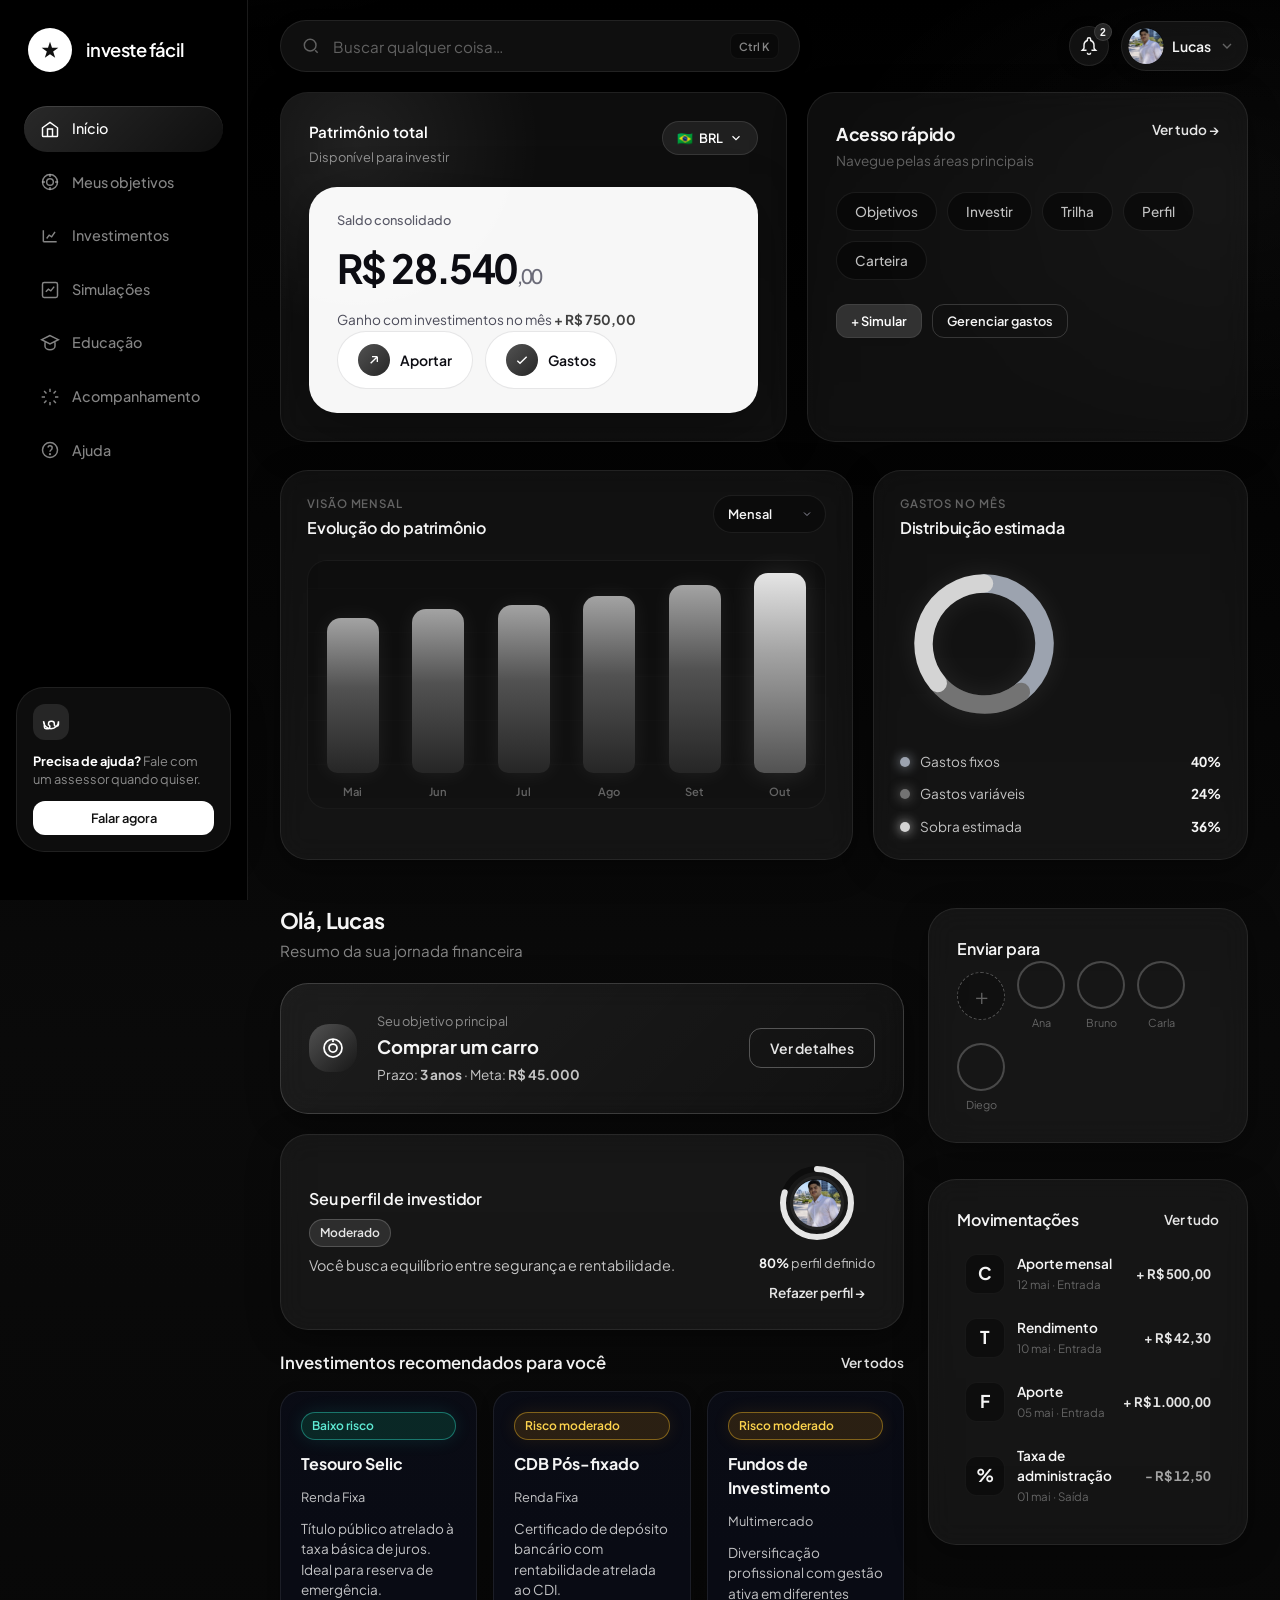
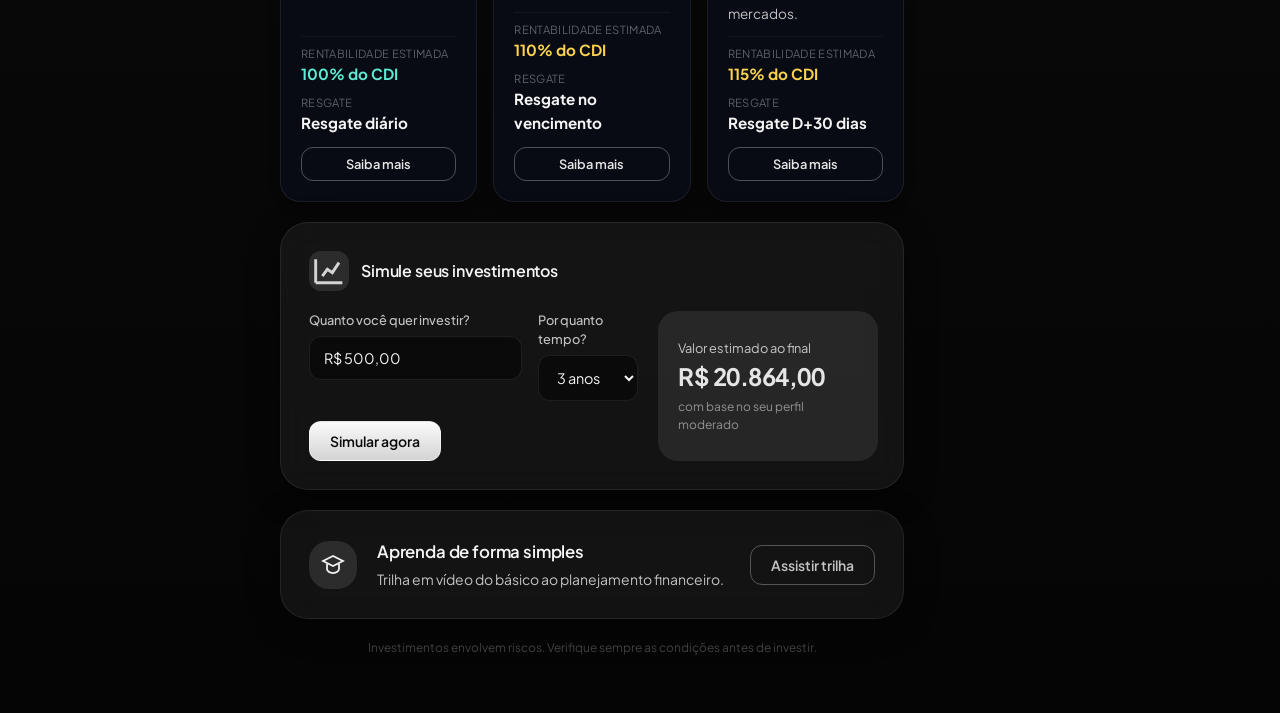
==== index.html @ bfd739ac "Subida Front-end" ====
<!DOCTYPE html>
<html lang="pt-BR">
<head>
  <meta charset="UTF-8" />
  <meta name="viewport" content="width=device-width, initial-scale=1.0" />
  <title>Investe Fácil — Gestão financeira</title>
  <link rel="preconnect" href="https://fonts.googleapis.com" />
  <link rel="preconnect" href="https://fonts.gstatic.com" crossorigin />
  <link href="https://fonts.googleapis.com/css2?family=Plus+Jakarta+Sans:ital,wght@0,400;0,500;0,600;0,700;1,400&display=swap" rel="stylesheet" />
  <link rel="stylesheet" href="css/styles.css" />
  <link rel="stylesheet" href="css/bank-theme.css" />
</head>
<body>
  <div class="app" id="app">
    <!-- Sidebar -->
    <aside class="sidebar" aria-label="Navegação principal">
      <div class="sidebar__brand">
        <div class="logo logo--star" aria-hidden="true">
          <svg viewBox="0 0 24 24" fill="currentColor"><path d="M12 2l2.4 7.4H22l-6.2 4.5 2.4 7.4L12 17l-6.2 4.3 2.4-7.4L2 9.4h7.6z"/></svg>
        </div>
        <span class="sidebar__title">investe fácil</span>
      </div>

      <nav class="sidebar__nav">
        <a href="#inicio" class="nav-item is-active" data-page="inicio">
          <span class="nav-item__icon" aria-hidden="true">
            <svg viewBox="0 0 24 24" fill="none" stroke="currentColor" stroke-width="1.75"><path d="M3 10.5L12 4l9 6.5V20a1 1 0 01-1 1H4a1 1 0 01-1-1V10.5z"/><path d="M9 21V12h6v9"/></svg>
          </span>
          Início
        </a>
        <a href="#objetivos" class="nav-item" data-page="objetivos">
          <span class="nav-item__icon" aria-hidden="true">
            <svg viewBox="0 0 24 24" fill="none" stroke="currentColor" stroke-width="1.75"><circle cx="12" cy="12" r="9"/><circle cx="12" cy="12" r="4"/><path d="M12 3v3M12 18v3M3 12h3M18 12h3"/></svg>
          </span>
          Meus objetivos
        </a>
        <a href="#investimentos" class="nav-item" data-page="investimentos">
          <span class="nav-item__icon" aria-hidden="true">
            <svg viewBox="0 0 24 24" fill="none" stroke="currentColor" stroke-width="1.75"><path d="M4 19V5M4 19h16M8 15l3-4 3 2 4-6"/></svg>
          </span>
          Investimentos
        </a>
        <a href="#simulacoes" class="nav-item" data-page="simulacoes">
          <span class="nav-item__icon" aria-hidden="true">
            <svg viewBox="0 0 24 24" fill="none" stroke="currentColor" stroke-width="1.75"><rect x="3" y="3" width="18" height="18" rx="2"/><path d="M7 14l3-3 3 2 4-5"/></svg>
          </span>
          Simulações
        </a>
        <a href="#educacao" class="nav-item" data-page="educacao">
          <span class="nav-item__icon" aria-hidden="true">
            <svg viewBox="0 0 24 24" fill="none" stroke="currentColor" stroke-width="1.75"><path d="M12 3L2 8l10 5 10-5-10-5z"/><path d="M6 11v5c0 2 2.5 4 6 4s6-2 6-4v-5"/></svg>
          </span>
          Educação
        </a>
        <a href="#acompanhamento" class="nav-item" data-page="acompanhamento">
          <span class="nav-item__icon" aria-hidden="true">
            <svg viewBox="0 0 24 24" fill="none" stroke="currentColor" stroke-width="1.75"><path d="M12 2v4M12 18v4M4.93 4.93l2.83 2.83M16.24 16.24l2.83 2.83M2 12h4M18 12h4M4.93 19.07l2.83-2.83M16.24 7.76l2.83-2.83"/></svg>
          </span>
          Acompanhamento
        </a>
        <a href="#ajuda" class="nav-item" data-page="ajuda">
          <span class="nav-item__icon" aria-hidden="true">
            <svg viewBox="0 0 24 24" fill="none" stroke="currentColor" stroke-width="1.75"><circle cx="12" cy="12" r="9"/><path d="M9.5 9a2.5 2.5 0 015 1c0 2-2.5 2-2.5 4"/><circle cx="12" cy="17" r="0.5" fill="currentColor"/></svg>
          </span>
          Ajuda
        </a>
      </nav>

      <div class="sidebar__help card card--inset">
        <div class="help-icon" aria-hidden="true">
          <svg viewBox="0 0 24 24" fill="none" stroke="currentColor" stroke-width="1.75"><path d="M3 11a9 9 0 1018 0v4a2 2 0 01-2 2h-1.5a1.5 1.5 0 01-1.5-1.5V14a3 3 0 00-3-3H12a3 3 0 00-3 3v1.5A1.5 1.5 0 017.5 20H6a2 2 0 01-2-2v-4z"/></svg>
        </div>
        <p class="help-text"><strong>Precisa de ajuda?</strong> Fale com um assessor quando quiser.</p>
        <button type="button" class="btn btn--primary btn--sm btn--full" data-action="falar-assessor">Falar agora</button>
      </div>
    </aside>

    <!-- Main -->
    <div class="main">
      <header class="topbar">
        <button type="button" class="menu-toggle" id="menuToggle" aria-label="Abrir menu">
          <svg viewBox="0 0 24 24" fill="none" stroke="currentColor" stroke-width="2"><path d="M4 6h16M4 12h16M4 18h16"/></svg>
        </button>
        <label class="search-bar">
          <svg viewBox="0 0 24 24" fill="none" stroke="currentColor" stroke-width="1.75" aria-hidden="true"><circle cx="11" cy="11" r="7"/><path d="M20 20l-3-3"/></svg>
          <input type="search" placeholder="Buscar qualquer coisa…" aria-label="Buscar" />
          <kbd class="search-bar__kbd">Ctrl K</kbd>
        </label>
        <div class="topbar__actions">
          <div class="topbar-dropdown-wrap">
            <button type="button" class="icon-btn" id="notifBtn" aria-label="Notificações, 2 novas" aria-expanded="false" aria-controls="notifDropdown">
              <svg viewBox="0 0 24 24" fill="none" stroke="currentColor" stroke-width="1.75"><path d="M15 17h5l-1.4-1.4A2 2 0 0118 14.2V11a6 6 0 00-4-5.66V4a2 2 0 10-4 0v1.34A6 6 0 006 11v3.2c0 .53-.21 1.04-.59 1.41L4 17h5"/><path d="M10 20a2 2 0 004 0"/></svg>
              <span class="badge" id="notifBadge">2</span>
            </button>
            <div class="dropdown dropdown--notif" id="notifDropdown" hidden role="menu">
              <p class="dropdown__title">Notificações</p>
              <button type="button" class="notif-item is-unread" data-nav="objetivos">
                <span class="notif-item__text">Seu objetivo <strong>Comprar um carro</strong> está 32% completo</span>
                <time>há 2 horas</time>
              </button>
              <button type="button" class="notif-item is-unread" data-nav="educacao">
                <span class="notif-item__text">Novo vídeo: <strong>Tesouro Selic na prática</strong></span>
                <time>Ontem</time>
              </button>
              <button type="button" class="notif-item" data-nav="simulacoes">
                <span class="notif-item__text">Simulação de 3 anos pronta para revisar</span>
                <time>há 3 dias</time>
              </button>
            </div>
          </div>
          <div class="topbar-dropdown-wrap">
          <button type="button" class="user-menu" id="userMenuBtn" aria-expanded="false" aria-controls="userDropdown">
            <img src="assets/profile-photo.png" alt="" class="avatar" width="36" height="36" />
            <span id="topbarUserName">Lucas</span>
            <svg class="chevron" viewBox="0 0 24 24" fill="none" stroke="currentColor" stroke-width="2"><path d="M6 9l6 6 6-6"/></svg>
          </button>
            <div class="dropdown" id="userDropdown" hidden role="menu">
              <button type="button" data-nav="perfil">Meu perfil</button>
              <button type="button" data-nav="gastos">Meus gastos</button>
              <button type="button" data-nav="educacao">Trilha de vídeos</button>
              <button type="button" class="dropdown__muted" disabled>Sair (demo)</button>
            </div>
          </div>
        </div>
      </header>

      <main class="content" id="content">
        <!-- INÍCIO -->
        <section class="page is-visible" id="page-inicio" data-page="inicio">
          <div class="dashboard-hero">
            <article class="card card--balance">
              <div class="card--balance__head">
                <div>
                  <p class="card--balance__label">Patrimônio total</p>
                  <p class="card--balance__sub">Disponível para investir</p>
                </div>
                <button type="button" class="currency-pill" aria-label="Moeda BRL">
                  <span>🇧🇷</span> BRL <svg viewBox="0 0 24 24" width="14" height="14" fill="none" stroke="currentColor" stroke-width="2"><path d="M6 9l6 6 6-6"/></svg>
                </button>
              </div>
              <div class="balance-inner">
                <p class="balance-inner__label">Saldo consolidado</p>
                <p class="balance-inner__amount">R$ 28.540<span class="balance-inner__cents">,00</span></p>
                <p class="balance-inner__hint" id="balanceGainHint">Ganho com investimentos no mês <strong>+ R$ 750,00</strong></p>
                <div class="balance-actions">
                  <button type="button" class="balance-action" data-nav="simulacoes">
                    <span class="balance-action__icon"><svg viewBox="0 0 24 24" fill="none" stroke="currentColor" stroke-width="2"><path d="M7 17L17 7M17 7H9M17 7v8"/></svg></span>
                    Aportar
                  </button>
                  <button type="button" class="balance-action" data-nav="gastos">
                    <span class="balance-action__icon"><svg viewBox="0 0 24 24" fill="none" stroke="currentColor" stroke-width="2"><path d="M5 13l4 4L19 7"/></svg></span>
                    Gastos
                  </button>
                </div>
              </div>
            </article>

            <article class="card card--shortcuts">
              <div class="card--shortcuts__head">
                <div>
                  <h2>Acesso rápido</h2>
                  <p>Navegue pelas áreas principais</p>
                </div>
                <button type="button" class="link-btn" data-nav="investimentos">Ver tudo →</button>
              </div>
              <div class="shortcut-chips">
                <button type="button" class="shortcut-chip" data-nav="objetivos">Objetivos</button>
                <button type="button" class="shortcut-chip" data-nav="investimentos">Investir</button>
                <button type="button" class="shortcut-chip" data-nav="educacao">Trilha</button>
                <button type="button" class="shortcut-chip" data-nav="perfil">Perfil</button>
                <button type="button" class="shortcut-chip" data-nav="acompanhamento">Carteira</button>
              </div>
              <div class="shortcut-actions">
                <button type="button" class="btn btn--dark btn--sm" data-nav="simulacoes">+ Simular</button>
                <button type="button" class="btn btn--ghost btn--sm" data-nav="gastos">Gerenciar gastos</button>
              </div>
            </article>
          </div>

          <div class="dashboard-analytics" aria-label="Visão rápida de desempenho e gastos">
            <article class="card glass-card card--viz chart-card chart-card--wide">
              <div class="chart-card__head">
                <div>
                  <p class="chart-card__eyebrow">Visão mensal</p>
                  <h2 class="chart-card__title">Evolução do patrimônio</h2>
                </div>
                <div class="chart-card__toolbar">
                  <label class="sr-only" for="homePeriodSelect">Período</label>
                  <select id="homePeriodSelect" class="select-glass">
                    <option>Mensal</option>
                    <option>Trimestral</option>
                    <option>Anual</option>
                  </select>
                </div>
              </div>
              <div class="chart-surface chart-surface--bars" id="homeBarChart" role="img" aria-label="Gráfico de barras do patrimônio por mês"></div>
            </article>
            <article class="card glass-card card--viz chart-card chart-card--donut">
              <div class="chart-card__head">
                <div>
                  <p class="chart-card__eyebrow">Gastos no mês</p>
                  <h2 class="chart-card__title">Distribuição estimada</h2>
                </div>
              </div>
              <div class="donut-layout">
                <div class="donut-wrap" id="homeDonutWrap" aria-hidden="true"></div>
                <ul class="donut-legend" id="homeDonutLegend"></ul>
              </div>
            </article>
          </div>

          <div class="inicio-split">
            <div class="inicio-split__main">

          <header class="page-header page-header--compact">
            <h1>Olá, <span id="homeUserName">Lucas</span></h1>
            <p class="page-header__sub">Resumo da sua jornada financeira</p>
          </header>

          <article class="card card--goal">
            <div class="goal-icon" aria-hidden="true">
              <svg viewBox="0 0 24 24" fill="none" stroke="currentColor" stroke-width="1.75"><circle cx="12" cy="12" r="9"/><circle cx="12" cy="12" r="4"/><path d="M12 3v3"/></svg>
            </div>
            <div class="goal-body">
              <p class="goal-label">Seu objetivo principal</p>
              <p class="goal-title">Comprar um carro</p>
              <p class="goal-meta">Prazo: <strong>3 anos</strong> · Meta: <strong>R$ 45.000</strong></p>
            </div>
            <button type="button" class="btn btn--outline" data-nav="objetivos">Ver detalhes</button>
          </article>

          <article class="card card--profile">
            <div class="profile-info">
              <h2>Seu perfil de investidor</h2>
              <span class="pill pill--brand">Moderado</span>
              <p>Você busca equilíbrio entre segurança e rentabilidade.</p>
            </div>
            <div class="profile-ring">
              <div class="ring-stack">
                <img src="assets/profile-photo.png" alt="" class="ring-stack__photo" width="52" height="52" />
                <svg viewBox="0 0 80 80" class="ring-chart" aria-hidden="true">
                  <circle cx="40" cy="40" r="34" class="ring-bg"/>
                  <circle cx="40" cy="40" r="34" class="ring-fill" style="--progress: 80"/>
                </svg>
              </div>
              <p class="ring-caption"><span class="ring-caption__pct">80%</span> perfil definido</p>
              <button type="button" class="link-btn profile-ring__action" data-nav="perfil">Refazer perfil →</button>
            </div>
          </article>

          <section class="section">
            <div class="section__head">
              <h2>Investimentos recomendados para você</h2>
              <button type="button" class="link-btn" data-nav="investimentos">Ver todos</button>
            </div>
            <div class="invest-grid" id="homeInvestGrid"></div>
          </section>

          <article class="card card--simulator" id="homeSimulator">
            <div class="sim-header">
              <div class="sim-icon" aria-hidden="true">
                <svg viewBox="0 0 24 24" fill="none" stroke="currentColor" stroke-width="1.75"><path d="M4 19V5M4 19h16M8 15l3-4 3 2 4-6"/></svg>
              </div>
              <h2>Simule seus investimentos</h2>
            </div>
            <form class="sim-form" data-simulator>
              <div class="form-row">
                <label class="field">
                  <span>Quanto você quer investir?</span>
                  <input type="text" name="valor" value="R$ 500,00" inputmode="decimal" />
                </label>
                <label class="field">
                  <span>Por quanto tempo?</span>
                  <select name="prazo">
                    <option value="1">1 ano</option>
                    <option value="2">2 anos</option>
                    <option value="3" selected>3 anos</option>
                    <option value="5">5 anos</option>
                    <option value="10">10 anos</option>
                  </select>
                </label>
              </div>
              <div class="sim-result">
                <p class="sim-result__label">Valor estimado ao final</p>
                <p class="sim-result__value" data-result>R$ 20.864,00</p>
                <p class="sim-result__note">com base no seu perfil moderado</p>
              </div>
              <button type="submit" class="btn btn--primary">Simular agora</button>
            </form>
          </article>

          <article class="card card--edu-banner">
            <div class="edu-icon" aria-hidden="true">
              <svg viewBox="0 0 24 24" fill="none" stroke="currentColor" stroke-width="1.75"><path d="M12 3L2 8l10 5 10-5-10-5z"/><path d="M6 11v5c0 2 2.5 4 6 4s6-2 6-4v-5"/></svg>
            </div>
            <div>
              <h2>Aprenda de forma simples</h2>
              <p>Trilha em vídeo do básico ao planejamento financeiro.</p>
            </div>
            <button type="button" class="btn btn--outline btn--success" data-nav="educacao">Assistir trilha</button>
          </article>

          <p class="disclaimer">Investimentos envolvem riscos. Verifique sempre as condições antes de investir.</p>
            </div>
            <aside class="inicio-split__aside" aria-label="Resumo lateral">
              <article class="card glass-card">
                <h2 class="chart-card__title chart-card__title--sm">Enviar para</h2>
                <div class="send-row" id="sendRow"></div>
              </article>
              <article class="card glass-card">
                <div class="tx-head">
                  <h2 class="chart-card__title chart-card__title--sm">Movimentações</h2>
                  <button type="button" class="link-btn" data-nav="acompanhamento">Ver tudo</button>
                </div>
                <ul class="tx-list" id="homeTxList"></ul>
              </article>
            </aside>
          </div>
        </section>

        <!-- OBJETIVOS -->
        <section class="page" id="page-objetivos" data-page="objetivos" hidden>
          <header class="page-header">
            <h1>Meus objetivos</h1>
            <p class="page-header__sub">Defina metas e acompanhe seu progresso rumo ao futuro.</p>
          </header>

          <div class="stats-row">
            <div class="stat-card">
              <span class="stat-card__label">Objetivos ativos</span>
              <span class="stat-card__value">3</span>
            </div>
            <div class="stat-card">
              <span class="stat-card__label">Total acumulado</span>
              <span class="stat-card__value">R$ 14.320</span>
            </div>
            <div class="stat-card">
              <span class="stat-card__label">Meta combinada</span>
              <span class="stat-card__value">R$ 78.000</span>
            </div>
          </div>

          <div class="goals-list" id="goalsList"></div>

          <article class="card card--form">
            <h2>Novo objetivo</h2>
            <form id="goalForm" class="goal-form">
              <div class="form-row form-row--3">
                <label class="field">
                  <span>Nome do objetivo</span>
                  <input type="text" name="nome" placeholder="Ex: Viagem para Europa" required />
                </label>
                <label class="field">
                  <span>Valor da meta (R$)</span>
                  <input type="number" name="valor" placeholder="15000" min="100" required />
                </label>
                <label class="field">
                  <span>Prazo (anos)</span>
                  <input type="number" name="prazo" placeholder="2" min="1" max="30" required />
                </label>
              </div>
              <button type="submit" class="btn btn--primary">Adicionar objetivo</button>
            </form>
          </article>
        </section>

        <!-- INVESTIMENTOS -->
        <section class="page" id="page-investimentos" data-page="investimentos" hidden>
          <header class="page-header">
            <h1>Investimentos</h1>
            <p class="page-header__sub">Explore opções alinhadas ao seu perfil moderado.</p>
          </header>

          <div class="filter-bar">
            <button type="button" class="chip is-active" data-filter="todos">Todos</button>
            <button type="button" class="chip" data-filter="renda-fixa">Renda fixa</button>
            <button type="button" class="chip" data-filter="multimercado">Multimercado</button>
            <button type="button" class="chip" data-filter="baixo-risco">Baixo risco</button>
          </div>

          <div class="invest-grid invest-grid--full" id="investGrid"></div>
        </section>

        <!-- SIMULAÇÕES -->
        <section class="page" id="page-simulacoes" data-page="simulacoes" hidden>
          <header class="page-header">
            <h1>Simulações</h1>
            <p class="page-header__sub">Projete quanto seu dinheiro pode render ao longo do tempo.</p>
          </header>

          <div class="sim-layout">
            <article class="card card--sim-full">
              <h2>Calculadora de investimentos</h2>
              <form class="sim-form sim-form--vertical" id="fullSimulator" data-simulator>
                <label class="field">
                  <span>Valor inicial</span>
                  <input type="text" name="valor" value="R$ 1.000,00" />
                </label>
                <label class="field">
                  <span>Aporte mensal</span>
                  <input type="text" name="aporte" value="R$ 500,00" />
                </label>
                <label class="field">
                  <span>Taxa anual estimada (%)</span>
                  <input type="number" name="taxa" value="11.5" step="0.1" min="0" max="30" />
                </label>
                <label class="field">
                  <span>Período</span>
                  <select name="prazo">
                    <option value="1">1 ano</option>
                    <option value="3" selected>3 anos</option>
                    <option value="5">5 anos</option>
                    <option value="10">10 anos</option>
                  </select>
                </label>
                <button type="submit" class="btn btn--primary">Calcular projeção</button>
              </form>
            </article>

            <article class="card card--chart">
              <h2>Projeção ao longo do tempo</h2>
              <div class="chart-area chart-area--viz" id="projectionChart" aria-label="Gráfico de projeção"></div>
              <div class="sim-summary">
                <div>
                  <span class="sim-summary__label">Valor final estimado</span>
                  <span class="sim-summary__value" id="fullSimResult">R$ 22.450,00</span>
                </div>
                <div>
                  <span class="sim-summary__label">Total investido</span>
                  <span class="sim-summary__value sim-summary__value--muted" id="fullSimInvested">R$ 19.000,00</span>
                </div>
                <div>
                  <span class="sim-summary__label">Rendimento</span>
                  <span class="sim-summary__value sim-summary__value--success" id="fullSimGain">R$ 3.450,00</span>
                </div>
              </div>
            </article>
          </div>

          <div class="history-section">
            <h2>Simulações salvas</h2>
            <div class="history-list" id="simHistory"></div>
          </div>
        </section>

        <!-- EDUCAÇÃO -->
        <section class="page" id="page-educacao" data-page="educacao" hidden>
          <header class="page-header">
            <h1>Trilha de vídeos</h1>
            <p class="page-header__sub">Assista na ordem sugerida e desbloqueie os próximos módulos.</p>
          </header>

          <div class="edu-progress card">
            <div class="edu-progress__info">
              <span class="edu-progress__label">Progresso da trilha</span>
              <span class="edu-progress__value" id="trailProgressText">0 de 0 vídeos</span>
            </div>
            <div class="progress-bar"><div class="progress-bar__fill" id="trailProgressBar" style="width: 0%"></div></div>
          </div>

          <div class="video-trail-layout">
            <article class="card video-player-card">
              <div class="video-player" id="videoPlayer">
                <div class="video-player__placeholder" id="videoPlaceholder">
                  <button type="button" class="video-player__play" id="videoPlayBtn" aria-label="Reproduzir">
                    <svg viewBox="0 0 24 24" fill="currentColor"><path d="M8 5v14l11-7z"/></svg>
                  </button>
                </div>
              </div>
              <div class="video-player__meta">
                <span class="pill pill--brand" id="videoModuleTag">Módulo</span>
                <h2 id="videoTitle">Selecione um vídeo na trilha</h2>
                <p id="videoDesc">Conclua cada vídeo para liberar o próximo.</p>
                <div class="video-player__actions">
                  <button type="button" class="btn btn--primary btn--sm" id="videoMarkDone" disabled>Marcar como assistido</button>
                  <span class="video-duration" id="videoDuration"></span>
                </div>
              </div>
            </article>
            <aside class="card video-trail-panel">
              <h2 class="video-trail-panel__title">Sua trilha</h2>
              <div class="video-trail-list" id="videoTrailList"></div>
            </aside>
          </div>
        </section>

        <section class="page" id="page-perfil" data-page="perfil" hidden>
          <header class="page-header">
            <h1>Meu perfil</h1>
            <p class="page-header__sub">Dados pessoais e perfil de investidor.</p>
          </header>
          <div class="profile-layout">
            <article class="card">
              <div class="profile-page-hero">
                <img src="assets/profile-photo.png" alt="" class="profile-page-hero__photo" width="112" height="112" />
                <div class="profile-page-hero__text">
                  <h2>Dados pessoais</h2>
                  <p class="card__intro">Atualize seus dados e acompanhe seu perfil de investidor.</p>
                </div>
              </div>
              <form id="profileForm" class="profile-form">
                <div class="form-row form-row--2">
                  <label class="field"><span>Nome</span><input type="text" name="nome" value="Lucas Mendes" required /></label>
                  <label class="field"><span>E-mail</span><input type="email" name="email" value="lucas@email.com" /></label>
                </div>
                <div class="form-row form-row--2">
                  <label class="field"><span>Telefone</span><input type="tel" name="telefone" value="(11) 99999-0000" /></label>
                  <label class="field"><span>Renda mensal (R$)</span><input type="number" name="renda" value="6500" min="0" step="100" /></label>
                </div>
                <label class="field"><span>Objetivo principal</span>
                  <select name="objetivo"><option value="reserva">Reserva</option><option value="aposentadoria">Aposentadoria</option><option value="bens" selected>Comprar bem</option><option value="renda">Renda extra</option></select>
                </label>
              </form>
            </article>
            <article class="card">
              <h2>Perfil de investidor</h2>
              <label class="field"><span>Experiência</span><select name="experiencia" form="profileForm"><option value="nenhuma">Iniciante</option><option value="pouca">Básica</option><option value="media" selected>Intermediária</option><option value="alta">Avançada</option></select></label>
              <label class="field"><span>Risco</span><select name="risco" form="profileForm"><option value="conservador">Conservador</option><option value="moderado" selected>Moderado</option><option value="arrojado">Arrojado</option></select></label>
              <label class="field"><span>Prazo</span><select name="prazo" form="profileForm"><option value="curto">Até 1 ano</option><option value="medio" selected>1–5 anos</option><option value="longo">5+ anos</option></select></label>
              <div class="profile-result"><span class="pill pill--brand" id="profileRiskPill">Moderado</span><p id="profileResultText">Equilíbrio entre segurança e rentabilidade.</p></div>
              <button type="submit" form="profileForm" class="btn btn--primary">Salvar perfil</button>
            </article>
          </div>
        </section>

        <section class="page" id="page-gastos" data-page="gastos" hidden>
          <header class="page-header">
            <h1>Meus gastos mensais</h1>
            <p class="page-header__sub">Fixos, variáveis e sobra para investir.</p>
          </header>
          <div class="stats-row">
            <div class="stat-card"><span class="stat-card__label">Fixos</span><span class="stat-card__value" id="totalFixos">R$ 0</span></div>
            <div class="stat-card"><span class="stat-card__label">Variáveis</span><span class="stat-card__value" id="totalVariaveis">R$ 0</span></div>
            <div class="stat-card stat-card--highlight"><span class="stat-card__label">Sobra p/ investir</span><span class="stat-card__value" id="sobraInvestir">R$ 0</span><span class="stat-card__delta" id="sobraHint">Renda − gastos</span></div>
          </div>
          <div class="expenses-layout">
            <article class="card"><h2>Gastos fixos</h2><p class="card__intro">Aluguel, internet, assinaturas…</p><div class="expense-table-wrap"><table class="expense-table" id="tableFixos"><thead><tr><th>Descrição</th><th>R$</th><th></th></tr></thead><tbody></tbody></table></div><button type="button" class="btn btn--outline btn--sm" data-add-expense="fixo">+ Fixo</button></article>
            <article class="card"><h2>Gastos variáveis</h2><p class="card__intro">Alimentação, lazer, transporte…</p><div class="expense-table-wrap"><table class="expense-table" id="tableVariaveis"><thead><tr><th>Descrição</th><th>R$</th><th></th></tr></thead><tbody></tbody></table></div><button type="button" class="btn btn--outline btn--sm" data-add-expense="variavel">+ Variável</button></article>
          </div>
          <article class="card"><h2>Resumo</h2><ul class="expense-summary-list" id="expenseSummaryList"></ul></article>
        </section>

        <!-- ACOMPANHAMENTO -->
        <section class="page" id="page-acompanhamento" data-page="acompanhamento" hidden>
          <header class="page-header">
            <h1>Acompanhamento</h1>
            <p class="page-header__sub">Visão geral da carteira, renda vs gastos e impacto nos seus objetivos.</p>
          </header>

          <article class="card track-finance-card">
            <div class="track-finance-head">
              <div>
                <h2>Orçamento mensal</h2>
                <p class="card__intro">Edite renda e despesas — os mesmos dados aparecem em <strong>Meus gastos</strong>. A sobra estimada ajuda a planejar aportes para seus objetivos.</p>
              </div>
              <label class="field field--track-renda">
                <span>Renda mensal (R$)</span>
                <input type="number" id="trackRendaInput" class="expense-input track-renda-input" min="0" step="50" placeholder="Ex: 6500" />
              </label>
            </div>
            <div class="stats-row stats-row--track">
              <div class="stat-card">
                <span class="stat-card__label">Gastos fixos</span>
                <span class="stat-card__value" id="trackTotalFixos">R$ 0</span>
              </div>
              <div class="stat-card">
                <span class="stat-card__label">Gastos variáveis</span>
                <span class="stat-card__value" id="trackTotalVariaveis">R$ 0</span>
              </div>
              <div class="stat-card">
                <span class="stat-card__label">Total de gastos</span>
                <span class="stat-card__value" id="trackTotalGastos">R$ 0</span>
              </div>
              <div class="stat-card stat-card--highlight">
                <span class="stat-card__label">Sobra estimada</span>
                <span class="stat-card__value" id="trackSobraInvestir">R$ 0</span>
                <span class="stat-card__delta" id="trackSobraHint">Renda − gastos</span>
              </div>
            </div>
            <div class="track-budget-grid">
              <div class="track-budget-col">
                <h3 class="track-subtitle">Renda vs gastos</h3>
                <div id="trackBudgetBars" class="track-budget-bars" aria-live="polite"></div>
              </div>
              <div class="track-budget-col">
                <h3 class="track-subtitle">Distribuição da renda</h3>
                <div class="donut-layout donut-layout--compact">
                  <div class="donut-wrap" id="trackBudgetDonutWrap" aria-hidden="true"></div>
                  <ul class="donut-legend" id="trackBudgetLegend"></ul>
                </div>
              </div>
            </div>
            <p class="track-goal-insight" id="trackGoalInsight" role="status"></p>
          </article>

          <div class="stats-row">
            <div class="stat-card stat-card--highlight">
              <span class="stat-card__label">Patrimônio total</span>
              <span class="stat-card__value">R$ 28.540,00</span>
              <span class="stat-card__delta stat-card__delta--up">+2,4% este mês</span>
            </div>
            <div class="stat-card">
              <span class="stat-card__label">Rentabilidade (12m)</span>
              <span class="stat-card__value">11,8%</span>
            </div>
            <div class="stat-card">
              <span class="stat-card__label">Aportes no mês</span>
              <span class="stat-card__value">R$ 1.500</span>
            </div>
          </div>

          <div class="track-layout track-layout--expenses">
            <article class="card">
              <h2>Gastos fixos</h2>
              <p class="card__intro">Aluguel, academia, assinaturas…</p>
              <div class="expense-table-wrap">
                <table class="expense-table" id="trackTableFixos">
                  <thead><tr><th>Descrição</th><th>R$</th><th></th></tr></thead>
                  <tbody></tbody>
                </table>
              </div>
              <button type="button" class="btn btn--outline btn--sm" data-add-expense="fixo">+ Fixo</button>
            </article>
            <article class="card">
              <h2>Gastos variáveis</h2>
              <p class="card__intro">Mercado, mecânico, lazer…</p>
              <div class="expense-table-wrap">
                <table class="expense-table" id="trackTableVariaveis">
                  <thead><tr><th>Descrição</th><th>R$</th><th></th></tr></thead>
                  <tbody></tbody>
                </table>
              </div>
              <button type="button" class="btn btn--outline btn--sm" data-add-expense="variavel">+ Variável</button>
            </article>
          </div>

          <div class="track-layout">
            <article class="card">
              <h2>Alocação da carteira</h2>
              <div class="allocation-list" id="allocationList"></div>
            </article>
            <article class="card">
              <h2>Movimentações recentes</h2>
              <ul class="movement-list" id="movementList"></ul>
            </article>
          </div>
        </section>

        <!-- AJUDA -->
        <section class="page" id="page-ajuda" data-page="ajuda" hidden>
          <header class="page-header">
            <h1>Ajuda</h1>
            <p class="page-header__sub">Tire dúvidas e fale com nossa equipe quando precisar.</p>
          </header>

          <div class="help-layout">
            <article class="card help-card">
              <div class="help-card__icon">
                <svg viewBox="0 0 24 24" fill="none" stroke="currentColor" stroke-width="1.75"><path d="M21 15a2 2 0 01-2 2H7l-4 4V5a2 2 0 012-2h14a2 2 0 012 2z"/></svg>
              </div>
              <h2>Chat com assessor</h2>
              <p>Converse em tempo real com um especialista certificado.</p>
              <button type="button" class="btn btn--primary" data-action="falar-assessor">Iniciar conversa</button>
            </article>
            <article class="card help-card">
              <div class="help-card__icon help-card__icon--muted">
                <svg viewBox="0 0 24 24" fill="none" stroke="currentColor" stroke-width="1.75"><path d="M4 19.5A2.5 2.5 0 016.5 17H20"/><path d="M6.5 2H20v20H6.5A2.5 2.5 0 014 19.5v-15A2.5 2.5 0 016.5 2z"/></svg>
              </div>
              <h2>Central de artigos</h2>
              <p>Perguntas frequentes sobre investimentos e objetivos.</p>
              <button type="button" class="btn btn--outline" data-nav="educacao">Ver trilha</button>
            </article>
          </div>

          <article class="card">
            <h2>Perguntas frequentes</h2>
            <div class="faq-list" id="faqList"></div>
          </article>

        </section>
      </main>
    </div>
  </div>

  <div class="overlay" id="overlay" hidden></div>

  <div class="toast-container" aria-live="polite">
    <div class="toast toast--info" id="helpToast" hidden role="status">
      Um assessor entrará em contato em breve. Horário: seg–sex, 9h–18h.
    </div>
    <div class="toast toast--info" id="profileToast" hidden role="status">Perfil salvo com sucesso!</div>
  </div>
  <script src="js/app.js"></script>
</body>
</html>
---- css/styles.css ----
/* Investe Fácil — design tokens
   Intent: brasileiro iniciante em investimentos, calmo e confiável
   Depth: bordas suaves + sombras leves
   Spacing base: 4px (escala 4/8/12/16/24/32) */

:root {
  --canvas: #f6f5f9;
  --surface: #ffffff;
  --surface-raised: #faf9fc;
  --surface-inset: #f0eef5;

  --ink: #1a1625;
  --ink-secondary: #4a4458;
  --ink-tertiary: #6b6578;
  --ink-muted: #9b94a8;

  --border: rgba(26, 22, 37, 0.08);
  --border-soft: rgba(26, 22, 37, 0.05);
  --border-emphasis: rgba(107, 70, 193, 0.25);

  --lavender: #6b46c1;
  --lavender-soft: #ede9fe;
  --lavender-muted: #a78bfa;
  --lavender-deep: #553c9a;

  --growth: #059669;
  --growth-soft: #d1fae5;
  --growth-muted: #34d399;

  --caution: #d97706;
  --caution-soft: #fef3c7;

  --alert: #dc2626;
  --alert-soft: #fee2e2;

  --radius-sm: 8px;
  --radius-md: 12px;
  --radius-lg: 16px;

  --shadow-sm: 0 1px 2px rgba(26, 22, 37, 0.04);
  --shadow-md: 0 4px 16px rgba(26, 22, 37, 0.06);

  --sidebar-w: 260px;
  --font: "DM Sans", system-ui, sans-serif;
  --transition: 0.18s cubic-bezier(0.33, 1, 0.68, 1);
}

*, *::before, *::after {
  box-sizing: border-box;
  margin: 0;
  padding: 0;
}

html {
  font-size: 16px;
  -webkit-font-smoothing: antialiased;
}

body {
  font-family: var(--font);
  background: var(--canvas);
  color: var(--ink);
  line-height: 1.5;
  min-height: 100vh;
}

/* Layout */
.app {
  display: flex;
  min-height: 100vh;
}

.sidebar {
  width: var(--sidebar-w);
  flex-shrink: 0;
  background: var(--canvas);
  border-right: 1px solid var(--border);
  display: flex;
  flex-direction: column;
  padding: 24px 16px;
  position: fixed;
  top: 0;
  left: 0;
  bottom: 0;
  z-index: 100;
  transition: transform var(--transition);
}

.sidebar__brand {
  display: flex;
  gap: 12px;
  align-items: flex-start;
  padding: 0 8px 24px;
}

.logo {
  width: 40px;
  height: 40px;
  color: var(--lavender);
  flex-shrink: 0;
}

.sidebar__title {
  display: block;
  font-weight: 700;
  font-size: 1.05rem;
  color: var(--ink);
  letter-spacing: -0.02em;
}

.sidebar__tagline {
  display: block;
  font-size: 0.75rem;
  color: var(--ink-tertiary);
  margin-top: 2px;
}

.sidebar__nav {
  display: flex;
  flex-direction: column;
  gap: 4px;
  flex: 1;
}

.nav-item {
  display: flex;
  align-items: center;
  gap: 12px;
  padding: 10px 12px;
  border-radius: var(--radius-sm);
  color: var(--ink-secondary);
  text-decoration: none;
  font-size: 0.9rem;
  font-weight: 500;
  transition: background var(--transition), color var(--transition);
}

.nav-item__icon {
  width: 20px;
  height: 20px;
  display: flex;
  align-items: center;
  justify-content: center;
  flex-shrink: 0;
}

.nav-item__icon svg {
  width: 20px;
  height: 20px;
}

.nav-item:hover {
  background: var(--surface-inset);
  color: var(--ink);
}

.nav-item.is-active {
  background: var(--lavender-soft);
  color: var(--lavender);
}

.nav-item.is-active .nav-item__icon {
  color: var(--lavender);
}

.sidebar__help {
  margin-top: auto;
  padding: 16px !important;
}

.help-icon {
  width: 36px;
  height: 36px;
  border-radius: var(--radius-sm);
  background: var(--lavender-soft);
  color: var(--lavender);
  display: flex;
  align-items: center;
  justify-content: center;
  margin-bottom: 12px;
}

.help-icon svg {
  width: 20px;
  height: 20px;
}

.help-text {
  font-size: 0.8rem;
  color: var(--ink-secondary);
  margin-bottom: 12px;
  line-height: 1.45;
}

.main {
  flex: 1;
  margin-left: var(--sidebar-w);
  display: flex;
  flex-direction: column;
  min-width: 0;
}

/* Topbar */
.topbar {
  display: flex;
  align-items: center;
  justify-content: flex-end;
  padding: 16px 32px;
  background: var(--canvas);
  border-bottom: 1px solid var(--border-soft);
  position: sticky;
  top: 0;
  z-index: 50;
  gap: 8px;
}

.menu-toggle {
  display: none;
  margin-right: auto;
  background: none;
  border: none;
  padding: 8px;
  cursor: pointer;
  color: var(--ink-secondary);
}

.topbar__actions {
  display: flex;
  align-items: center;
  gap: 12px;
}

.icon-btn {
  position: relative;
  width: 40px;
  height: 40px;
  border: 1px solid var(--border);
  border-radius: var(--radius-sm);
  background: var(--surface);
  cursor: pointer;
  display: flex;
  align-items: center;
  justify-content: center;
  color: var(--ink-secondary);
  transition: border-color var(--transition), background var(--transition);
}

.icon-btn:hover {
  border-color: var(--border-emphasis);
  background: var(--surface-raised);
}

.icon-btn svg {
  width: 20px;
  height: 20px;
}

.badge {
  position: absolute;
  top: -4px;
  right: -4px;
  min-width: 18px;
  height: 18px;
  padding: 0 5px;
  background: var(--alert);
  color: white;
  font-size: 0.65rem;
  font-weight: 700;
  border-radius: 99px;
  display: flex;
  align-items: center;
  justify-content: center;
}

.user-menu {
  display: flex;
  align-items: center;
  gap: 8px;
  padding: 6px 12px 6px 6px;
  border: 1px solid var(--border);
  border-radius: 99px;
  background: var(--surface);
  cursor: pointer;
  font-family: inherit;
  font-size: 0.875rem;
  font-weight: 600;
  color: var(--ink);
  transition: border-color var(--transition);
}

.user-menu:hover {
  border-color: var(--border-emphasis);
}

.avatar {
  border-radius: 50%;
  object-fit: cover;
}

.chevron {
  width: 16px;
  height: 16px;
  color: var(--ink-muted);
}

.topbar-dropdown-wrap {
  position: relative;
}

.dropdown {
  position: absolute;
  top: calc(100% + 8px);
  right: 0;
  min-width: 200px;
  background: var(--surface);
  border: 1px solid var(--border);
  border-radius: var(--radius-md);
  box-shadow: var(--shadow-md);
  padding: 8px;
  z-index: 60;
}

.dropdown button {
  display: block;
  width: 100%;
  text-align: left;
  padding: 10px 12px;
  border: none;
  background: none;
  font-family: inherit;
  font-size: 0.875rem;
  color: var(--ink-secondary);
  border-radius: var(--radius-sm);
  cursor: pointer;
  transition: background var(--transition);
}

.dropdown button:hover {
  background: var(--surface-inset);
  color: var(--ink);
}

.dropdown--notif {
  min-width: 300px;
  max-width: min(360px, calc(100vw - 24px));
  padding: 12px;
  max-height: min(70vh, 420px);
  overflow-y: auto;
}

.dropdown__title {
  font-size: 0.75rem;
  font-weight: 600;
  text-transform: uppercase;
  letter-spacing: 0.04em;
  color: var(--ink-muted);
  margin-bottom: 8px;
}

.notif-item {
  display: block;
  width: 100%;
  text-align: left;
  padding: 12px;
  margin-bottom: 4px;
  border: none;
  border-radius: var(--radius-sm);
  font-family: inherit;
  font-size: 0.85rem;
  background: transparent;
  cursor: pointer;
  transition: background var(--transition);
}

.notif-item:last-child {
  margin-bottom: 0;
}

.notif-item:hover {
  background: var(--surface-inset);
}

.notif-item.is-unread {
  background: var(--lavender-soft);
}

.notif-item.is-unread:hover {
  background: #e4ddfc;
}

.notif-item__text {
  display: block;
  color: var(--ink-secondary);
  line-height: 1.45;
}

.notif-item__text strong {
  color: var(--ink);
  font-weight: 600;
}

.notif-item time {
  display: block;
  font-size: 0.75rem;
  color: var(--ink-muted);
  margin-top: 6px;
}

/* Content */
.content {
  padding: 8px 32px 48px;
  max-width: 1100px;
}

.page {
  display: none;
  animation: fadeIn 0.25s ease;
}

.page.is-visible {
  display: block;
}

@keyframes fadeIn {
  from { opacity: 0; transform: translateY(6px); }
  to { opacity: 1; transform: translateY(0); }
}

.page-header {
  margin-bottom: 28px;
}

.page-header h1 {
  font-size: 1.75rem;
  font-weight: 700;
  letter-spacing: -0.03em;
  line-height: 1.2;
}

.page-header__sub {
  color: var(--ink-tertiary);
  font-size: 0.95rem;
  margin-top: 6px;
}

/* Cards */
.card {
  background: var(--surface);
  border: 1px solid var(--border);
  border-radius: var(--radius-md);
  padding: 24px;
  box-shadow: var(--shadow-sm);
  margin-bottom: 20px;
}

.card--inset {
  background: var(--surface-raised);
  box-shadow: none;
}

.card h2 {
  font-size: 1rem;
  font-weight: 600;
  letter-spacing: -0.01em;
}

/* Goal card */
.card--goal {
  display: flex;
  align-items: center;
  gap: 20px;
  flex-wrap: wrap;
  border-color: var(--border-emphasis);
  background: linear-gradient(135deg, var(--surface) 0%, var(--lavender-soft) 120%);
}

.goal-icon {
  width: 48px;
  height: 48px;
  border-radius: var(--radius-md);
  background: var(--lavender-soft);
  color: var(--lavender);
  display: flex;
  align-items: center;
  justify-content: center;
  flex-shrink: 0;
}

.goal-icon svg {
  width: 24px;
  height: 24px;
}

.goal-body {
  flex: 1;
  min-width: 180px;
}

.goal-label {
  font-size: 0.8rem;
  color: var(--ink-tertiary);
}

.goal-title {
  font-size: 1.15rem;
  font-weight: 700;
  margin: 2px 0 4px;
}

.goal-meta {
  font-size: 0.85rem;
  color: var(--ink-secondary);
}

/* Profile card */
.card--profile {
  display: flex;
  align-items: center;
  justify-content: space-between;
  gap: 24px;
  flex-wrap: wrap;
}

.profile-info h2 {
  margin-bottom: 8px;
}

.profile-info p {
  font-size: 0.9rem;
  color: var(--ink-secondary);
  margin-top: 8px;
  max-width: 400px;
}

.profile-ring {
  display: flex;
  flex-direction: column;
  align-items: center;
  gap: 12px;
}

.ring-stack {
  position: relative;
  width: 80px;
  height: 80px;
  flex-shrink: 0;
}

.ring-stack__photo {
  position: absolute;
  top: 50%;
  left: 50%;
  width: 52px;
  height: 52px;
  margin: -26px 0 0 -26px;
  border-radius: 50%;
  object-fit: cover;
  z-index: 0;
  border: 2px solid var(--surface);
  box-shadow: 0 0 0 1px rgba(255, 255, 255, 0.06);
}

.ring-stack .ring-chart {
  position: relative;
  z-index: 1;
}

.ring-caption {
  margin: 0;
  font-size: 0.8rem;
  color: var(--ink-secondary);
  text-align: center;
  line-height: 1.3;
}

.ring-caption__pct {
  font-weight: 700;
  color: var(--ink);
}

.ring-chart {
  display: block;
  width: 80px;
  height: 80px;
  transform: rotate(-90deg);
}

.ring-bg {
  fill: none;
  stroke: var(--surface-inset);
  stroke-width: 6;
}

.ring-fill {
  fill: none;
  stroke: var(--lavender);
  stroke-width: 6;
  stroke-linecap: round;
  stroke-dasharray: 213.6;
  stroke-dashoffset: calc(213.6 - (213.6 * var(--progress, 80) / 100));
  transition: stroke-dashoffset 0.6s ease;
}

.ring-label {
  position: absolute;
  inset: 0;
  display: flex;
  flex-direction: column;
  align-items: center;
  justify-content: center;
  gap: 1px;
  text-align: center;
  line-height: 1.15;
  pointer-events: none;
}

.ring-label__pct {
  font-size: 0.8rem;
  font-weight: 700;
  color: var(--ink);
  letter-spacing: -0.02em;
}

.ring-label__sub {
  font-size: 0.65rem;
  font-weight: 500;
  color: var(--ink-tertiary);
}

.profile-ring__action {
  display: inline-block;
  text-align: center;
}

/* Pills & buttons */
.pill {
  display: inline-block;
  padding: 4px 10px;
  border-radius: 99px;
  font-size: 0.75rem;
  font-weight: 600;
}

.pill--brand {
  background: var(--lavender-soft);
  color: var(--lavender);
}

.pill--low {
  background: var(--growth-soft);
  color: var(--growth);
}

.pill--moderate {
  background: var(--caution-soft);
  color: var(--caution);
}

.btn {
  display: inline-flex;
  align-items: center;
  justify-content: center;
  gap: 8px;
  padding: 10px 20px;
  border-radius: var(--radius-sm);
  font-family: inherit;
  font-size: 0.875rem;
  font-weight: 600;
  cursor: pointer;
  border: none;
  transition: background var(--transition), color var(--transition), border-color var(--transition), transform 0.1s;
}

.btn:active {
  transform: scale(0.98);
}

.btn--primary {
  background: var(--lavender);
  color: white;
}

.btn--primary:hover {
  background: var(--lavender-deep);
}

.btn--outline {
  background: transparent;
  border: 1.5px solid var(--lavender);
  color: var(--lavender);
}

.btn--outline:hover {
  background: var(--lavender-soft);
}

.btn--success {
  border-color: var(--growth);
  color: var(--growth);
}

.btn--success:hover {
  background: var(--growth-soft);
}

.btn--sm {
  padding: 8px 14px;
  font-size: 0.8rem;
}

.btn--full {
  width: 100%;
}

.link-btn {
  background: none;
  border: none;
  font-family: inherit;
  font-size: 0.85rem;
  font-weight: 600;
  color: var(--lavender);
  cursor: pointer;
  padding: 0;
  transition: color var(--transition);
}

.link-btn:hover {
  color: var(--lavender-deep);
}

/* Section */
.section {
  margin-bottom: 20px;
}

.section__head {
  display: flex;
  align-items: center;
  justify-content: space-between;
  margin-bottom: 16px;
}

.section__head h2 {
  font-size: 1.05rem;
  font-weight: 600;
}

/* Investment grid */
.invest-grid {
  display: grid;
  grid-template-columns: repeat(3, 1fr);
  gap: 16px;
}

.invest-grid--full {
  margin-bottom: 24px;
}

.invest-card {
  background: var(--surface);
  border: 1px solid var(--border);
  border-radius: var(--radius-md);
  padding: 20px;
  display: flex;
  flex-direction: column;
  gap: 12px;
  transition: border-color var(--transition), box-shadow var(--transition);
}

.invest-card:hover {
  border-color: var(--border-emphasis);
  box-shadow: var(--shadow-md);
}

.invest-card.is-hidden {
  display: none;
}

.invest-card__title {
  font-weight: 700;
  font-size: 1rem;
}

.invest-card__cat {
  font-size: 0.8rem;
  color: var(--ink-muted);
}

.invest-card__desc {
  font-size: 0.85rem;
  color: var(--ink-secondary);
  flex: 1;
}

.invest-card__stats {
  display: grid;
  gap: 8px;
  padding-top: 8px;
  border-top: 1px solid var(--border-soft);
}

.invest-card__stat label {
  display: block;
  font-size: 0.7rem;
  color: var(--ink-muted);
  text-transform: uppercase;
  letter-spacing: 0.03em;
}

.invest-card__stat span {
  font-weight: 700;
  font-size: 0.95rem;
}

.invest-card__stat span.is-growth {
  color: var(--growth);
}

.invest-card__stat span.is-caution {
  color: var(--caution);
}

/* Simulator */
.card--simulator .sim-header {
  display: flex;
  align-items: center;
  gap: 12px;
  margin-bottom: 20px;
}

.sim-icon {
  width: 40px;
  height: 40px;
  border-radius: var(--radius-sm);
  background: var(--lavender-soft);
  color: var(--lavender);
  display: flex;
  align-items: center;
  justify-content: center;
}

.sim-form {
  display: grid;
  gap: 20px;
}

.form-row {
  display: grid;
  grid-template-columns: 1fr 1fr;
  gap: 16px;
}

.form-row--3 {
  grid-template-columns: 2fr 1fr 1fr;
}

.field {
  display: flex;
  flex-direction: column;
  gap: 6px;
}

.field span {
  font-size: 0.8rem;
  font-weight: 500;
  color: var(--ink-secondary);
}

.field input,
.field select {
  padding: 12px 14px;
  border: 1px solid var(--border);
  border-radius: var(--radius-sm);
  font-family: inherit;
  font-size: 0.9rem;
  background: var(--surface-inset);
  color: var(--ink);
  transition: border-color var(--transition), box-shadow var(--transition);
}

.field input:focus,
.field select:focus {
  outline: none;
  border-color: var(--lavender-muted);
  box-shadow: 0 0 0 3px rgba(107, 70, 193, 0.12);
}

.sim-result {
  background: var(--growth-soft);
  border-radius: var(--radius-md);
  padding: 16px 20px;
}

.sim-result__label {
  font-size: 0.8rem;
  color: var(--ink-secondary);
}

.sim-result__value {
  font-size: 1.5rem;
  font-weight: 700;
  color: var(--growth);
  font-variant-numeric: tabular-nums;
  letter-spacing: -0.02em;
}

.sim-result__note {
  font-size: 0.75rem;
  color: var(--ink-tertiary);
  margin-top: 4px;
}

.card--simulator .sim-form {
  grid-template-columns: 1fr auto;
  align-items: end;
}

.card--simulator .form-row {
  grid-column: 1;
}

.card--simulator .sim-result {
  grid-column: 2;
  grid-row: 1 / 3;
  align-self: stretch;
  display: flex;
  flex-direction: column;
  justify-content: center;
  min-width: 220px;
}

.card--simulator .btn--primary {
  grid-column: 1;
  justify-self: start;
}

/* Edu banner */
.card--edu-banner {
  display: flex;
  align-items: center;
  gap: 20px;
  flex-wrap: wrap;
  background: linear-gradient(135deg, var(--surface) 0%, var(--growth-soft) 100%);
  border-color: rgba(5, 150, 105, 0.15);
}

.edu-icon {
  width: 48px;
  height: 48px;
  border-radius: var(--radius-md);
  background: var(--growth-soft);
  color: var(--growth);
  display: flex;
  align-items: center;
  justify-content: center;
  flex-shrink: 0;
}

.edu-icon svg {
  width: 24px;
  height: 24px;
}

.card--edu-banner h2 {
  font-size: 1.05rem;
}

.card--edu-banner p {
  font-size: 0.875rem;
  color: var(--ink-secondary);
  margin-top: 4px;
}

.card--edu-banner .btn {
  margin-left: auto;
}

.disclaimer {
  font-size: 0.75rem;
  color: var(--ink-muted);
  text-align: center;
  margin-top: 8px;
}

/* Stats */
.stats-row {
  display: grid;
  grid-template-columns: repeat(3, 1fr);
  gap: 16px;
  margin-bottom: 24px;
}

.stat-card {
  background: var(--surface);
  border: 1px solid var(--border);
  border-radius: var(--radius-md);
  padding: 20px;
  box-shadow: var(--shadow-sm);
}

.stat-card--highlight {
  border-color: var(--border-emphasis);
  background: linear-gradient(135deg, var(--surface), var(--lavender-soft));
}

.stat-card__label {
  display: block;
  font-size: 0.8rem;
  color: var(--ink-tertiary);
  margin-bottom: 4px;
}

.stat-card__value {
  font-size: 1.5rem;
  font-weight: 700;
  letter-spacing: -0.02em;
  font-variant-numeric: tabular-nums;
}

.stat-card__delta {
  display: inline-block;
  font-size: 0.8rem;
  font-weight: 600;
  margin-top: 6px;
}

.stat-card__delta--up {
  color: var(--growth);
}

/* Goals list */
.goals-list {
  display: flex;
  flex-direction: column;
  gap: 12px;
  margin-bottom: 24px;
}

.goal-item {
  background: var(--surface);
  border: 1px solid var(--border);
  border-radius: var(--radius-md);
  padding: 20px 24px;
  display: grid;
  grid-template-columns: 1fr auto;
  gap: 16px;
  align-items: center;
}

.goal-item.is-primary {
  border-color: var(--border-emphasis);
}

.goal-item__head {
  display: flex;
  align-items: center;
  gap: 12px;
  margin-bottom: 12px;
}

.goal-item__head h3 {
  font-size: 1rem;
  font-weight: 600;
}

.goal-item__meta {
  font-size: 0.85rem;
  color: var(--ink-tertiary);
  margin-bottom: 12px;
}

.progress-bar {
  height: 8px;
  background: var(--surface-inset);
  border-radius: 99px;
  overflow: hidden;
}

.progress-bar__fill {
  height: 100%;
  background: var(--lavender);
  border-radius: 99px;
  transition: width 0.5s ease;
}

.goal-item__values {
  text-align: right;
}

.goal-item__current {
  font-size: 1.1rem;
  font-weight: 700;
  color: var(--lavender);
}

.goal-item__target {
  font-size: 0.8rem;
  color: var(--ink-muted);
}

.goal-item__pct {
  font-size: 0.85rem;
  font-weight: 600;
  color: var(--ink-secondary);
  margin-top: 4px;
}

/* Filter chips */
.filter-bar {
  display: flex;
  gap: 8px;
  flex-wrap: wrap;
  margin-bottom: 20px;
}

.chip {
  padding: 8px 16px;
  border-radius: 99px;
  border: 1px solid var(--border);
  background: var(--surface);
  font-family: inherit;
  font-size: 0.85rem;
  font-weight: 500;
  color: var(--ink-secondary);
  cursor: pointer;
  transition: all var(--transition);
}

.chip:hover {
  border-color: var(--lavender-muted);
}

.chip.is-active {
  background: var(--lavender-soft);
  border-color: var(--lavender);
  color: var(--lavender);
}

/* Simulations page */
.sim-layout {
  display: grid;
  grid-template-columns: 320px 1fr;
  gap: 20px;
  margin-bottom: 32px;
}

.sim-form--vertical {
  display: flex;
  flex-direction: column;
  gap: 16px;
}

.chart-area {
  height: 180px;
  display: flex;
  align-items: flex-end;
  gap: 8px;
  padding: 16px 0;
  margin-bottom: 20px;
}

.chart-bar {
  flex: 1;
  background: var(--lavender-soft);
  border-radius: var(--radius-sm) var(--radius-sm) 0 0;
  min-height: 8px;
  position: relative;
  transition: height 0.5s ease, background var(--transition);
}

.chart-bar.is-active {
  background: var(--lavender);
}

.chart-bar span {
  position: absolute;
  bottom: -22px;
  left: 50%;
  transform: translateX(-50%);
  font-size: 0.65rem;
  color: var(--ink-muted);
  white-space: nowrap;
}

.sim-summary {
  display: grid;
  grid-template-columns: repeat(3, 1fr);
  gap: 16px;
  padding-top: 16px;
  border-top: 1px solid var(--border-soft);
}

.sim-summary__label {
  display: block;
  font-size: 0.75rem;
  color: var(--ink-muted);
}

.sim-summary__value {
  font-size: 1.15rem;
  font-weight: 700;
  font-variant-numeric: tabular-nums;
}

.sim-summary__value--muted {
  color: var(--ink-secondary);
}

.sim-summary__value--success {
  color: var(--growth);
}

.history-section h2 {
  font-size: 1rem;
  margin-bottom: 12px;
}

.history-list {
  display: flex;
  flex-direction: column;
  gap: 8px;
}

.history-item {
  display: flex;
  justify-content: space-between;
  align-items: center;
  padding: 14px 18px;
  background: var(--surface);
  border: 1px solid var(--border);
  border-radius: var(--radius-sm);
  font-size: 0.875rem;
}

.history-item strong {
  color: var(--growth);
}

/* Education */
.edu-progress {
  margin-bottom: 24px;
}

.edu-progress__info {
  display: flex;
  justify-content: space-between;
  margin-bottom: 12px;
}

.edu-progress__label {
  font-size: 0.85rem;
  color: var(--ink-tertiary);
}

.edu-progress__value {
  font-weight: 600;
  font-size: 0.85rem;
}

.edu-grid {
  display: grid;
  grid-template-columns: repeat(2, 1fr);
  gap: 16px;
}

.edu-card {
  background: var(--surface);
  border: 1px solid var(--border);
  border-radius: var(--radius-md);
  padding: 20px;
  cursor: pointer;
  transition: border-color var(--transition), box-shadow var(--transition);
}

.edu-card:hover {
  border-color: var(--border-emphasis);
  box-shadow: var(--shadow-md);
}

.edu-card.is-done {
  opacity: 0.75;
}

.edu-card__tag {
  font-size: 0.7rem;
  font-weight: 600;
  text-transform: uppercase;
  letter-spacing: 0.04em;
  color: var(--lavender);
  margin-bottom: 8px;
}

.edu-card h3 {
  font-size: 0.95rem;
  margin-bottom: 6px;
}

.edu-card p {
  font-size: 0.85rem;
  color: var(--ink-secondary);
}

.edu-card__footer {
  display: flex;
  justify-content: space-between;
  align-items: center;
  margin-top: 12px;
  font-size: 0.8rem;
  color: var(--ink-muted);
}

/* Video trail */
.video-trail-layout {
  display: grid;
  grid-template-columns: 1fr 340px;
  gap: 20px;
  align-items: start;
}

.video-player {
  border-radius: var(--radius-md);
  overflow: hidden;
  margin-bottom: 20px;
}

.video-player__placeholder {
  aspect-ratio: 16 / 9;
  background: linear-gradient(135deg, var(--lavender), var(--lavender-muted));
  display: flex;
  align-items: center;
  justify-content: center;
  position: relative;
  transition: filter var(--transition);
}

.video-player__placeholder.is-playing::after {
  content: "Reproduzindo… (demo)";
  position: absolute;
  bottom: 16px;
  left: 16px;
  background: rgba(26, 22, 37, 0.75);
  color: white;
  padding: 6px 12px;
  border-radius: var(--radius-sm);
  font-size: 0.8rem;
}

.video-player__play {
  width: 64px;
  height: 64px;
  border-radius: 50%;
  border: none;
  background: rgba(255, 255, 255, 0.95);
  color: var(--lavender);
  cursor: pointer;
  display: flex;
  align-items: center;
  justify-content: center;
  box-shadow: var(--shadow-md);
  transition: transform 0.15s ease;
}

.video-player__play:hover {
  transform: scale(1.06);
}

.video-player__play svg {
  width: 28px;
  height: 28px;
  margin-left: 4px;
}

.video-player__meta h2 {
  font-size: 1.2rem;
  margin: 8px 0;
}

.video-player__meta p {
  font-size: 0.9rem;
  color: var(--ink-secondary);
  margin-bottom: 16px;
}

.video-player__actions {
  display: flex;
  align-items: center;
  gap: 16px;
  flex-wrap: wrap;
}

.video-duration {
  font-size: 0.85rem;
  color: var(--ink-muted);
  font-weight: 600;
}

.video-trail-panel__title {
  font-size: 1rem;
  margin-bottom: 16px;
}

.video-trail-list {
  display: flex;
  flex-direction: column;
  gap: 20px;
  max-height: 520px;
  overflow-y: auto;
}

.trail-module__title {
  font-size: 0.75rem;
  font-weight: 700;
  text-transform: uppercase;
  letter-spacing: 0.05em;
  color: var(--ink-muted);
  margin-bottom: 8px;
}

.trail-video {
  display: flex;
  align-items: center;
  gap: 12px;
  width: 100%;
  padding: 10px;
  border: 1px solid var(--border);
  border-radius: var(--radius-sm);
  background: var(--surface);
  cursor: pointer;
  text-align: left;
  font-family: inherit;
  transition: border-color var(--transition), background var(--transition);
}

.trail-video:hover:not(:disabled) {
  border-color: var(--border-emphasis);
  background: var(--surface-raised);
}

.trail-video--current {
  border-color: var(--lavender);
  background: var(--lavender-soft);
}

.trail-video--done {
  opacity: 0.85;
}

.trail-video--locked {
  opacity: 0.5;
  cursor: not-allowed;
}

.trail-video__thumb {
  width: 48px;
  height: 36px;
  border-radius: 6px;
  display: flex;
  align-items: center;
  justify-content: center;
  font-size: 0.75rem;
  color: white;
  flex-shrink: 0;
}

.trail-video__info {
  display: flex;
  flex-direction: column;
  gap: 2px;
  min-width: 0;
}

.trail-video__info strong {
  font-size: 0.85rem;
  color: var(--ink);
}

.trail-video__info span {
  font-size: 0.75rem;
  color: var(--ink-muted);
}

/* Profile */
.profile-layout {
  display: grid;
  grid-template-columns: 1fr 1fr;
  gap: 20px;
}

.profile-form .field,
.profile-quiz .field {
  margin-bottom: 16px;
}

.card__intro {
  font-size: 0.875rem;
  color: var(--ink-secondary);
  margin: -8px 0 16px;
}

.profile-result {
  margin: 20px 0;
  padding: 16px;
  background: var(--lavender-soft);
  border-radius: var(--radius-sm);
}

.profile-result p {
  font-size: 0.9rem;
  color: var(--ink-secondary);
  margin-top: 8px;
}

.profile-page-hero {
  display: flex;
  align-items: center;
  gap: 20px;
  margin-bottom: 20px;
  flex-wrap: wrap;
}

.profile-page-hero__photo {
  width: 112px;
  height: 112px;
  border-radius: 50%;
  object-fit: cover;
  flex-shrink: 0;
  border: 2px solid var(--border);
  box-shadow: var(--shadow-sm);
}

.profile-page-hero__text h2 {
  margin-bottom: 4px;
}

.profile-page-hero__text .card__intro {
  margin: 0;
}

.dropdown__muted {
  opacity: 0.5;
  cursor: not-allowed;
}

/* Expenses */
.expenses-layout {
  display: grid;
  grid-template-columns: 1fr 1fr;
  gap: 20px;
  margin-bottom: 20px;
}

.expenses-head {
  margin-bottom: 12px;
}

.expense-table-wrap {
  overflow-x: auto;
  margin-bottom: 12px;
}

.expense-table {
  width: 100%;
  border-collapse: collapse;
  font-size: 0.875rem;
}

.expense-table th {
  text-align: left;
  padding: 8px 10px;
  font-size: 0.75rem;
  color: var(--ink-muted);
  border-bottom: 1px solid var(--border);
}

.expense-table td {
  padding: 8px 6px;
  border-bottom: 1px solid var(--border-soft);
}

.expense-input {
  width: 100%;
  padding: 8px 10px;
  border: 1px solid var(--border);
  border-radius: var(--radius-sm);
  font-family: inherit;
  font-size: 0.875rem;
  background: var(--surface-inset);
}

.expense-input:focus {
  outline: none;
  border-color: var(--lavender-muted);
}

.btn-icon {
  width: 32px;
  height: 32px;
  border: 1px solid var(--border);
  border-radius: var(--radius-sm);
  background: var(--surface);
  color: var(--ink-muted);
  cursor: pointer;
  font-size: 1.2rem;
  line-height: 1;
}

.btn-icon:hover {
  border-color: var(--alert);
  color: var(--alert);
}

.expense-summary-list {
  list-style: none;
}

.expense-summary-list li {
  display: flex;
  justify-content: space-between;
  padding: 12px 0;
  border-bottom: 1px solid var(--border-soft);
  font-size: 0.9rem;
}

.expense-summary-list li.is-highlight {
  font-weight: 700;
  color: var(--growth);
  border-bottom: none;
  padding-top: 16px;
}

.form-row--2 {
  grid-template-columns: 1fr 1fr;
}

/* Tracking */
.track-layout {
  display: grid;
  grid-template-columns: 1fr 1fr;
  gap: 20px;
}

.allocation-item {
  display: flex;
  align-items: center;
  gap: 12px;
  padding: 12px 0;
  border-bottom: 1px solid var(--border-soft);
}

.allocation-item:last-child {
  border-bottom: none;
}

.allocation-dot {
  width: 10px;
  height: 10px;
  border-radius: 50%;
  flex-shrink: 0;
}

.allocation-item__info {
  flex: 1;
}

.allocation-item__name {
  font-weight: 600;
  font-size: 0.9rem;
}

.allocation-item__pct {
  font-size: 0.8rem;
  color: var(--ink-muted);
}

.allocation-item__value {
  font-weight: 700;
  font-variant-numeric: tabular-nums;
}

.movement-list {
  list-style: none;
}

.movement-list li {
  display: flex;
  justify-content: space-between;
  align-items: flex-start;
  padding: 12px 0;
  border-bottom: 1px solid var(--border-soft);
  font-size: 0.875rem;
}

.movement-list li:last-child {
  border-bottom: none;
}

.movement-list .type {
  font-size: 0.75rem;
  font-weight: 600;
  padding: 2px 8px;
  border-radius: 99px;
  margin-top: 4px;
  display: inline-block;
}

.movement-list .type--in {
  background: var(--growth-soft);
  color: var(--growth);
}

.movement-list .type--out {
  background: var(--alert-soft);
  color: var(--alert);
}

/* Help */
.help-layout {
  display: grid;
  grid-template-columns: 1fr 1fr;
  gap: 20px;
  margin-bottom: 24px;
}

.help-card {
  text-align: center;
}

.help-card__icon {
  width: 56px;
  height: 56px;
  margin: 0 auto 16px;
  border-radius: var(--radius-md);
  background: var(--lavender-soft);
  color: var(--lavender);
  display: flex;
  align-items: center;
  justify-content: center;
}

.help-card__icon--muted {
  background: var(--surface-inset);
  color: var(--ink-tertiary);
}

.help-card__icon svg {
  width: 28px;
  height: 28px;
}

.help-card p {
  font-size: 0.875rem;
  color: var(--ink-secondary);
  margin: 8px 0 20px;
}

.faq-item {
  border-bottom: 1px solid var(--border-soft);
}

.faq-item:last-child {
  border-bottom: none;
}

.faq-question {
  width: 100%;
  display: flex;
  justify-content: space-between;
  align-items: center;
  padding: 16px 0;
  background: none;
  border: none;
  font-family: inherit;
  font-size: 0.95rem;
  font-weight: 600;
  text-align: left;
  color: var(--ink);
  cursor: pointer;
}

.faq-question svg {
  width: 20px;
  height: 20px;
  color: var(--ink-muted);
  transition: transform var(--transition);
  flex-shrink: 0;
}

.faq-item.is-open .faq-question svg {
  transform: rotate(180deg);
}

.faq-answer {
  display: none;
  padding: 0 0 16px;
  font-size: 0.875rem;
  color: var(--ink-secondary);
  line-height: 1.6;
}

.faq-item.is-open .faq-answer {
  display: block;
}

.toast-container {
  position: fixed;
  bottom: 24px;
  left: 50%;
  transform: translateX(-50%);
  z-index: 300;
  display: flex;
  flex-direction: column;
  align-items: center;
  gap: 8px;
  pointer-events: none;
  width: max-content;
  max-width: calc(100vw - 32px);
}

.toast {
  position: relative;
  transform: translateY(80px);
  background: var(--ink);
  color: white;
  padding: 14px 24px;
  border-radius: var(--radius-md);
  font-size: 0.875rem;
  box-shadow: var(--shadow-md);
  transition: transform 0.35s ease, opacity 0.35s ease;
  max-width: 100%;
  text-align: center;
  pointer-events: auto;
}

.toast.is-visible {
  transform: translateY(0);
}

.toast--info {
  background: var(--lavender-deep);
}

.overlay {
  position: fixed;
  inset: 0;
  background: rgba(26, 22, 37, 0.4);
  z-index: 90;
}

.overlay:not([hidden]) {
  display: block;
}

/* Modal detail */
.modal {
  position: fixed;
  top: 50%;
  left: 50%;
  transform: translate(-50%, -50%) scale(0.95);
  background: var(--surface);
  border-radius: var(--radius-lg);
  padding: 28px;
  max-width: 420px;
  width: calc(100% - 32px);
  z-index: 110;
  box-shadow: var(--shadow-md);
  opacity: 0;
  pointer-events: none;
  transition: opacity var(--transition), transform var(--transition);
}

.modal.is-open {
  opacity: 1;
  pointer-events: auto;
  transform: translate(-50%, -50%) scale(1);
}

.modal h3 {
  font-size: 1.15rem;
  margin-bottom: 8px;
}

.modal p {
  font-size: 0.9rem;
  color: var(--ink-secondary);
  margin-bottom: 20px;
}

.modal .btn {
  margin-right: 8px;
}

.sr-only {
  position: absolute;
  width: 1px;
  height: 1px;
  padding: 0;
  margin: -1px;
  overflow: hidden;
  clip: rect(0, 0, 0, 0);
  white-space: nowrap;
  border: 0;
}

/* Responsive */
@media (max-width: 1024px) {
  .invest-grid {
    grid-template-columns: 1fr 1fr;
  }

  .card--simulator .sim-form {
    grid-template-columns: 1fr;
  }

  .card--simulator .sim-result {
    grid-column: 1;
    grid-row: auto;
  }

  .sim-layout {
    grid-template-columns: 1fr;
  }
}

@media (max-width: 768px) {
  .sidebar {
    transform: translateX(-100%);
  }

  .sidebar.is-open {
    transform: translateX(0);
    box-shadow: var(--shadow-md);
  }

  .main {
    margin-left: 0;
  }

  .menu-toggle {
    display: flex;
  }

  .content {
    padding: 8px 16px 32px;
  }

  .topbar {
    padding: 12px 16px;
  }

  .dropdown--notif {
    right: 0;
    left: auto;
  }

  .invest-grid,
  .stats-row,
  .video-trail-layout,
  .profile-layout,
  .expenses-layout,
  .edu-grid,
  .track-layout,
  .help-layout,
  .form-row,
  .form-row--3 {
    grid-template-columns: 1fr;
  }

  .card--goal,
  .card--profile,
  .card--edu-banner {
    flex-direction: column;
    align-items: flex-start;
  }

  .card--profile .profile-ring {
    align-self: center;
  }

  .card--edu-banner .btn {
    margin-left: 0;
    width: 100%;
  }

  .sim-summary {
    grid-template-columns: 1fr;
  }
}
---- css/bank-theme.css ----
/**
 * Investe Fácil — tema monocromático (preto / cinza) + vidro
 * Profundidade: superfícies em camadas + bordas de baixa opacidade
 */

:root {
  --canvas: #050505;
  --surface: rgba(255, 255, 255, 0.055);
  --surface-raised: rgba(255, 255, 255, 0.09);
  --surface-inset: rgba(0, 0, 0, 0.45);
  --surface-dark: #000000;
  --surface-dark-soft: #0f0f0f;

  --ink: #f5f5f5;
  --ink-secondary: rgba(245, 245, 245, 0.78);
  --ink-tertiary: rgba(245, 245, 245, 0.52);
  --ink-muted: rgba(245, 245, 245, 0.36);
  --ink-on-dark: #ffffff;
  --ink-on-dark-muted: rgba(255, 255, 255, 0.52);

  --border: rgba(255, 255, 255, 0.08);
  --border-soft: rgba(255, 255, 255, 0.045);
  --border-emphasis: rgba(255, 255, 255, 0.16);
  --border-on-dark: rgba(255, 255, 255, 0.1);

  /* “Accent” neutro (nome legado: lavender) */
  --lavender: #d4d4d4;
  --lavender-soft: rgba(255, 255, 255, 0.1);
  --lavender-muted: #e5e5e5;
  --lavender-deep: #fafafa;

  --vault-violet: #a3a3a3;
  --vault-blue: #737373;
  --chart-glow: 0 0 22px rgba(255, 255, 255, 0.07);

  --growth: #e5e5e5;
  --growth-soft: rgba(255, 255, 255, 0.08);
  --caution: #a3a3a3;
  --caution-soft: rgba(255, 255, 255, 0.06);
  --alert: #737373;

  --radius-sm: 12px;
  --radius-md: 20px;
  --radius-lg: 28px;
  --radius-xl: 32px;

  --shadow-sm: 0 2px 12px rgba(0, 0, 0, 0.35);
  --shadow-md: 0 16px 48px rgba(0, 0, 0, 0.45);
  --shadow-lg: 0 28px 80px rgba(0, 0, 0, 0.55);
  --shadow-card: 0 8px 32px rgba(0, 0, 0, 0.4);

  --sidebar-w: 248px;
  --font: "Plus Jakarta Sans", system-ui, sans-serif;
  --transition: 0.22s cubic-bezier(0.33, 1, 0.68, 1);
  --ease-out: cubic-bezier(0.22, 1, 0.36, 1);
}

body {
  min-height: 100vh;
  background:
    radial-gradient(1000px 620px at 12% -12%, rgba(255, 255, 255, 0.06), transparent 52%),
    radial-gradient(820px 520px at 96% 8%, rgba(255, 255, 255, 0.035), transparent 50%),
    linear-gradient(180deg, #000000 0%, #0a0a0a 45%, #050505 100%);
  color: var(--ink);
}

/* —— Sidebar escura —— */
.sidebar {
  background: var(--surface-dark);
  border-right: 1px solid var(--border-on-dark);
  padding: 28px 16px;
}

.menu-toggle {
  color: var(--ink);
}

.sidebar__brand {
  align-items: center;
  padding: 0 12px 32px;
  gap: 14px;
}

.logo--star {
  width: 44px;
  height: 44px;
  border-radius: 50%;
  background: #ffffff;
  color: #111111;
  display: flex;
  align-items: center;
  justify-content: center;
  flex-shrink: 0;
  box-shadow: 0 4px 20px rgba(0, 0, 0, 0.35);
}

.logo--star svg {
  width: 20px;
  height: 20px;
}

.sidebar__title {
  color: var(--ink-on-dark);
  font-size: 1.15rem;
  font-weight: 600;
  letter-spacing: -0.03em;
  text-transform: lowercase;
}

.sidebar__tagline {
  display: none;
}

.nav-item {
  color: var(--ink-on-dark-muted);
  padding: 12px 16px;
  border-radius: 999px;
  margin: 2px 8px;
  font-weight: 500;
}

.nav-item:hover {
  background: rgba(255, 255, 255, 0.06);
  color: var(--ink-on-dark);
}

.nav-item.is-active {
  background: linear-gradient(
    135deg,
    rgba(255, 255, 255, 0.16) 0%,
    rgba(255, 255, 255, 0.06) 100%
  );
  color: var(--ink-on-dark);
  box-shadow:
    inset 0 1px 0 rgba(255, 255, 255, 0.12),
    0 8px 24px rgba(0, 0, 0, 0.35);
}

.nav-item.is-active .nav-item__icon {
  color: var(--ink-on-dark);
}

.sidebar__help {
  background: rgba(255, 255, 255, 0.05);
  border: 1px solid var(--border-on-dark);
  border-radius: var(--radius-lg);
  backdrop-filter: blur(12px);
}

.sidebar__help .help-text {
  color: var(--ink-on-dark-muted);
}

.sidebar__help .help-text strong {
  color: var(--ink-on-dark);
}

.sidebar__help .help-icon {
  background: rgba(255, 255, 255, 0.1);
  color: var(--ink-on-dark);
}

.sidebar__help .btn--primary {
  background: #ffffff;
  color: #111111;
}

.sidebar__help .btn--primary:hover {
  background: #f0f0f0;
}

/* —— Área principal: tokens legíveis sobre fundo profundo —— */
.main {
  background: transparent;
  color: var(--ink);
}

.topbar {
  background: transparent;
  border-bottom: none;
  padding: 20px 32px 12px;
  gap: 16px;
  justify-content: flex-start;
}

.search-bar {
  flex: 1;
  max-width: 520px;
  display: flex;
  align-items: center;
  gap: 12px;
  padding: 0 20px;
  height: 52px;
  background: rgba(255, 255, 255, 0.06);
  backdrop-filter: blur(18px);
  border: 1px solid var(--border);
  border-radius: 999px;
  box-shadow: var(--shadow-sm);
  margin-right: auto;
}

.search-bar svg {
  width: 20px;
  height: 20px;
  color: var(--ink-muted);
  flex-shrink: 0;
}

.search-bar input {
  flex: 1;
  border: none;
  background: transparent;
  font-family: var(--font);
  font-size: 0.95rem;
  color: var(--ink);
  outline: none;
}

.search-bar input::placeholder {
  color: var(--ink-muted);
}

.search-bar__kbd {
  font-size: 0.7rem;
  font-weight: 600;
  color: var(--ink-tertiary);
  background: rgba(0, 0, 0, 0.35);
  padding: 4px 8px;
  border-radius: 8px;
  border: 1px solid var(--border-soft);
  font-family: inherit;
}

.topbar__actions {
  margin-left: auto;
}

.icon-btn,
.user-menu {
  background: rgba(255, 255, 255, 0.06);
  backdrop-filter: blur(14px);
  border: 1px solid var(--border);
  box-shadow: var(--shadow-sm);
  border-radius: 999px;
  color: var(--ink);
}

.icon-btn {
  border-radius: 50%;
}

.badge {
  background: #262626;
  color: #fafafa;
  border: 1px solid rgba(255, 255, 255, 0.12);
}

.notif-item:hover {
  background: rgba(255, 255, 255, 0.06);
}

.dropdown {
  background: rgba(14, 16, 32, 0.92);
  backdrop-filter: blur(20px);
  border: 1px solid var(--border);
  border-radius: var(--radius-md);
  box-shadow: var(--shadow-md);
}

.dropdown button {
  color: var(--ink-secondary);
}

.dropdown button:hover {
  background: rgba(255, 255, 255, 0.06);
  color: var(--ink);
}

.notif-item.is-unread {
  background: rgba(255, 255, 255, 0.06);
}

.notif-item.is-unread:hover {
  background: rgba(255, 255, 255, 0.1);
}

/* —— Conteúdo —— */
.content {
  max-width: 1440px;
  padding: 8px 32px 56px;
}

.dropdown__title {
  color: var(--ink-muted);
}

.notif-item__text {
  color: var(--ink-secondary);
}

.notif-item__text strong {
  color: var(--ink);
}

.notif-item time {
  color: var(--ink-muted);
}

/* Dashboard hero (estilo payflow) */
.dashboard-hero {
  display: grid;
  grid-template-columns: 1.15fr 1fr;
  gap: 20px;
  margin-bottom: 28px;
}

.card--balance {
  background: linear-gradient(150deg, #171717 0%, #0a0a0a 55%, #050505 100%);
  border: 1px solid var(--border);
  border-radius: var(--radius-xl);
  padding: 28px;
  color: var(--ink-on-dark);
  box-shadow: var(--shadow-lg), 0 0 0 1px rgba(255, 255, 255, 0.06) inset;
  margin-bottom: 0;
  position: relative;
  overflow: hidden;
}

.card--balance::before {
  content: "";
  position: absolute;
  inset: -40% 40% 30% -30%;
  background: radial-gradient(circle, rgba(255, 255, 255, 0.08), transparent 62%);
  pointer-events: none;
}

.card--balance__head {
  display: flex;
  justify-content: space-between;
  align-items: flex-start;
  margin-bottom: 20px;
}

.card--balance__label {
  font-size: 0.95rem;
  font-weight: 600;
  color: var(--ink-on-dark);
}

.card--balance__sub {
  font-size: 0.8rem;
  color: var(--ink-on-dark-muted);
  margin-top: 4px;
}

.currency-pill {
  display: inline-flex;
  align-items: center;
  gap: 6px;
  padding: 8px 14px;
  border-radius: 999px;
  border: 1px solid var(--border-on-dark);
  background: rgba(255, 255, 255, 0.08);
  color: var(--ink-on-dark);
  font-family: inherit;
  font-size: 0.8rem;
  font-weight: 600;
  cursor: pointer;
}

.balance-inner {
  position: relative;
  z-index: 1;
  background: rgba(255, 255, 255, 0.97);
  border-radius: var(--radius-lg);
  padding: 24px 28px;
  color: #0c0c12;
  box-shadow: 0 12px 48px rgba(0, 0, 0, 0.35);
}

.balance-inner__label {
  font-size: 0.8rem;
  font-weight: 500;
  color: #5a5a68;
}

.balance-inner__amount {
  font-size: 2.5rem;
  font-weight: 700;
  letter-spacing: -0.04em;
  margin: 8px 0 12px;
  font-variant-numeric: tabular-nums;
  color: #0c0c12;
}

.balance-inner__cents {
  font-size: 1.25rem;
  font-weight: 500;
  color: #6b6b78;
}

.balance-inner__hint {
  font-size: 0.85rem;
  color: #4a4a58;
  margin: 4px 0 0;
}

.balance-inner__hint strong {
  color: #404040;
  font-weight: 700;
}

.balance-actions {
  display: flex;
  gap: 12px;
}

.balance-action {
  display: inline-flex;
  align-items: center;
  gap: 10px;
  padding: 12px 20px;
  border-radius: 999px;
  border: 1px solid var(--border);
  background: var(--surface);
  font-family: inherit;
  font-size: 0.875rem;
  font-weight: 600;
  color: var(--ink);
  cursor: pointer;
  transition: background var(--transition), box-shadow var(--transition);
}

.balance-action:hover {
  background: var(--surface-raised);
  box-shadow: var(--shadow-sm);
}

.balance-action__icon {
  width: 32px;
  height: 32px;
  border-radius: 50%;
  background: var(--lavender-deep);
  color: #fff;
  display: flex;
  align-items: center;
  justify-content: center;
}

.balance-inner .balance-action {
  border: 1px solid rgba(12, 12, 20, 0.1);
  background: #ffffff;
  color: #0c0c12;
}

.balance-inner .balance-action:hover {
  background: #f4f4f8;
  box-shadow: 0 4px 20px rgba(0, 0, 0, 0.08);
}

.balance-inner .balance-action__icon {
  background: linear-gradient(135deg, #525252, #262626);
  color: #fff;
}

.balance-action__icon svg {
  width: 16px;
  height: 16px;
}

.card--shortcuts {
  border-radius: var(--radius-xl);
  padding: 28px;
  margin-bottom: 0;
  box-shadow: var(--shadow-card);
  border: 1px solid var(--border);
  background: rgba(255, 255, 255, 0.05);
  backdrop-filter: blur(14px);
}

.card--shortcuts__head {
  display: flex;
  justify-content: space-between;
  align-items: flex-start;
  margin-bottom: 20px;
}

.card--shortcuts h2 {
  font-size: 1.1rem;
  font-weight: 700;
  letter-spacing: -0.02em;
}

.card--shortcuts p {
  font-size: 0.85rem;
  color: var(--ink-muted);
  margin-top: 4px;
}

.shortcut-chips {
  display: flex;
  flex-wrap: wrap;
  gap: 10px;
  margin-bottom: 24px;
}

.shortcut-chip {
  padding: 10px 18px;
  border-radius: 999px;
  border: 1px solid var(--border);
  background: var(--surface-inset);
  font-family: inherit;
  font-size: 0.85rem;
  font-weight: 500;
  color: var(--ink-secondary);
  cursor: pointer;
  transition: all var(--transition);
}

.shortcut-chip:hover {
  background: rgba(255, 255, 255, 0.12);
  color: #fff;
  border-color: rgba(255, 255, 255, 0.22);
}

.shortcut-actions {
  display: flex;
  gap: 10px;
  flex-wrap: wrap;
}

.btn--dark {
  background: rgba(255, 255, 255, 0.14);
  color: #fff;
  border: 1px solid var(--border);
}

.btn--dark:hover {
  background: rgba(255, 255, 255, 0.22);
}

.btn--ghost {
  background: transparent;
  border: 1px solid var(--border-emphasis);
  color: var(--ink);
}

.btn--ghost:hover {
  background: var(--surface-inset);
}

.page-header--compact {
  margin-bottom: 20px;
}

.page-header--compact h1 {
  font-size: 1.35rem;
}

/* Cards globais — vidro sobre fundo profundo */
.card {
  border-radius: var(--radius-lg);
  border: 1px solid var(--border);
  box-shadow: var(--shadow-card);
  padding: 28px;
  background: rgba(255, 255, 255, 0.05);
  backdrop-filter: blur(14px);
  color: var(--ink);
}

.card h2 {
  color: var(--ink);
}

.card__intro {
  color: var(--ink-secondary);
}

.card--goal {
  border-color: var(--border-emphasis);
  background: linear-gradient(135deg, rgba(255, 255, 255, 0.08) 0%, rgba(255, 255, 255, 0.03) 100%);
}

.card--profile,
.card--simulator,
.card--edu-banner {
  background: rgba(255, 255, 255, 0.055);
}

.card--edu-banner {
  border-color: var(--border);
}

.edu-icon {
  background: rgba(255, 255, 255, 0.1);
  color: var(--ink);
}

.btn--outline.btn--success {
  border-color: rgba(255, 255, 255, 0.28);
  color: var(--ink-secondary);
}

.btn--outline.btn--success:hover {
  background: rgba(255, 255, 255, 0.08);
}

.goal-icon {
  background: linear-gradient(135deg, #525252, #171717);
  color: #fff;
}

.pill--brand {
  background: rgba(255, 255, 255, 0.1);
  color: var(--lavender-muted);
  border: 1px solid rgba(255, 255, 255, 0.18);
}

.pill--glow {
  background: rgba(255, 255, 255, 0.08);
  color: var(--ink-secondary);
  border: 1px solid rgba(255, 255, 255, 0.2);
  box-shadow: 0 0 18px rgba(255, 255, 255, 0.06);
}

.pill--low {
  background: rgba(16, 185, 129, 0.16);
  color: #5eead4;
  border: 1px solid rgba(45, 212, 191, 0.45);
  box-shadow: 0 0 18px rgba(45, 212, 191, 0.12);
}

.pill--moderate {
  background: rgba(245, 158, 11, 0.14);
  color: #fcd34d;
  border: 1px solid rgba(251, 191, 36, 0.42);
  box-shadow: 0 0 18px rgba(245, 158, 11, 0.1);
}

/* Rentabilidade / risco no card — ecoa as pills */
.invest-card .invest-card__stat span.is-growth {
  color: #5eead4;
}

.invest-card .invest-card__stat span.is-caution {
  color: #fcd34d;
}

.btn--primary {
  background: linear-gradient(180deg, #fafafa 0%, #d4d4d4 100%);
  color: #0a0a0a;
  border: 1px solid rgba(255, 255, 255, 0.35);
}

.btn--primary:hover {
  filter: brightness(1.05);
}

.btn--outline {
  border-color: rgba(255, 255, 255, 0.28);
  color: var(--lavender-muted);
}

.btn--outline:hover {
  background: rgba(255, 255, 255, 0.08);
}

.link-btn {
  color: var(--lavender-muted);
}

.link-btn:hover {
  color: #fff;
}

.ring-fill {
  stroke: var(--lavender-muted);
}

.stat-card {
  border-radius: var(--radius-lg);
  box-shadow: var(--shadow-card);
  border: 1px solid var(--border);
  background: rgba(255, 255, 255, 0.05);
  backdrop-filter: blur(12px);
}

.stat-card--highlight {
  background: linear-gradient(135deg, rgba(255, 255, 255, 0.1) 0%, rgba(255, 255, 255, 0.03) 100%);
  border-color: var(--border-emphasis);
}

.invest-card {
  border-radius: var(--radius-md);
  box-shadow: var(--shadow-sm);
  background: rgba(12, 14, 28, 0.65);
  border: 1px solid var(--border);
  color: var(--ink);
}

.invest-card__cat,
.invest-card__desc {
  color: var(--ink-secondary);
}

.invest-card:hover {
  box-shadow: var(--shadow-md), var(--chart-glow);
  border-color: rgba(255, 255, 255, 0.2);
}

.chip.is-active {
  background: linear-gradient(180deg, #f5f5f5 0%, #d4d4d4 100%);
  border-color: transparent;
  color: #0a0a0a;
}

/* —— Dashboard: analytics + gráficos —— */
.dashboard-analytics {
  display: grid;
  grid-template-columns: 1.45fr 0.95fr;
  gap: 20px;
  margin-bottom: 28px;
}

.glass-card.card--viz {
  padding: 24px 26px 22px;
}

.chart-card__head {
  display: flex;
  align-items: flex-start;
  justify-content: space-between;
  gap: 16px;
  margin-bottom: 20px;
}

.chart-card__eyebrow {
  font-size: 0.72rem;
  font-weight: 600;
  text-transform: uppercase;
  letter-spacing: 0.08em;
  color: var(--ink-muted);
  margin: 0 0 4px;
}

.chart-card__title {
  font-size: 1.05rem;
  font-weight: 700;
  letter-spacing: -0.02em;
  margin: 0;
  color: var(--ink);
}

.chart-card__title--sm {
  font-size: 0.95rem;
}

.select-glass {
  appearance: none;
  font-family: inherit;
  font-size: 0.8rem;
  font-weight: 600;
  padding: 10px 36px 10px 14px;
  border-radius: 999px;
  border: 1px solid var(--border);
  background: rgba(0, 0, 0, 0.35);
  color: var(--ink);
  cursor: pointer;
  background-image: url("data:image/svg+xml,%3Csvg xmlns='http://www.w3.org/2000/svg' width='12' height='12' viewBox='0 0 24 24' fill='none' stroke='rgba(200,200,220,0.7)' stroke-width='2'%3E%3Cpath d='M6 9l6 6 6-6'/%3E%3C/svg%3E");
  background-repeat: no-repeat;
  background-position: right 12px center;
}

.chart-surface {
  position: relative;
  min-height: 220px;
}

.chart-surface--bars {
  display: flex;
  align-items: flex-end;
  justify-content: space-between;
  gap: 12px;
  padding: 12px 8px 8px;
  border-radius: var(--radius-md);
  background: linear-gradient(180deg, rgba(0, 0, 0, 0.22) 0%, rgba(0, 0, 0, 0.08) 100%);
  border: 1px solid var(--border-soft);
}

.chart-surface--bars::before {
  content: "";
  position: absolute;
  inset: 0;
  background-image: linear-gradient(rgba(255, 255, 255, 0.04) 1px, transparent 1px);
  background-size: 100% 44px;
  background-position: bottom;
  opacity: 0.35;
  pointer-events: none;
  border-radius: inherit;
}

.viz-bar {
  flex: 1;
  display: flex;
  flex-direction: column;
  align-items: center;
  gap: 10px;
  min-width: 0;
  position: relative;
  z-index: 1;
}

.viz-bar__track {
  width: 100%;
  height: 200px;
  display: flex;
  align-items: flex-end;
  justify-content: center;
}

.viz-bar__fill {
  width: 100%;
  max-width: 52px;
  border-radius: 14px 14px 10px 10px;
  background: linear-gradient(180deg, #a3a3a3 0%, #525252 45%, #262626 100%);
  box-shadow: var(--chart-glow);
  transform-origin: bottom center;
  transform: scaleY(0.08);
  opacity: 0;
  transition:
    transform 0.85s var(--ease-out),
    opacity 0.35s ease,
    filter 0.25s ease,
    box-shadow 0.25s ease;
}

.viz-bar.is-ready .viz-bar__fill {
  transform: scaleY(1);
  opacity: 1;
}

.viz-bar.is-active .viz-bar__fill {
  background: linear-gradient(180deg, #e5e5e5 0%, #a3a3a3 40%, #525252 100%);
  box-shadow: 0 0 28px rgba(255, 255, 255, 0.12);
}

.viz-bar:hover .viz-bar__fill {
  filter: brightness(1.08);
}

.viz-bar__label {
  font-size: 0.7rem;
  font-weight: 600;
  color: var(--ink-muted);
  letter-spacing: 0.02em;
}

.viz-bar__tip {
  position: absolute;
  bottom: calc(100% + 8px);
  left: 50%;
  transform: translateX(-50%) translateY(4px);
  padding: 6px 10px;
  border-radius: 10px;
  font-size: 0.72rem;
  font-weight: 600;
  white-space: nowrap;
  background: rgba(12, 14, 32, 0.92);
  border: 1px solid var(--border);
  color: var(--ink);
  opacity: 0;
  pointer-events: none;
  transition: opacity 0.2s ease, transform 0.2s ease;
  z-index: 4;
}

.viz-bar:hover .viz-bar__tip {
  opacity: 1;
  transform: translateX(-50%) translateY(0);
}

.donut-layout {
  display: flex;
  align-items: center;
  gap: 24px;
  flex-wrap: wrap;
}

.donut-wrap {
  width: 168px;
  height: 168px;
  flex-shrink: 0;
}

.donut-wrap svg {
  width: 100%;
  height: 100%;
  filter: drop-shadow(0 0 12px rgba(255, 255, 255, 0.08));
}

.donut-legend {
  list-style: none;
  flex: 1;
  min-width: 160px;
  display: flex;
  flex-direction: column;
  gap: 12px;
}

.donut-legend li {
  display: flex;
  align-items: center;
  gap: 10px;
  font-size: 0.85rem;
  color: var(--ink-secondary);
}

.donut-legend__swatch {
  width: 10px;
  height: 10px;
  border-radius: 50%;
  flex-shrink: 0;
  box-shadow: 0 0 12px currentColor;
}

.donut-legend__pct {
  margin-left: auto;
  font-weight: 700;
  font-variant-numeric: tabular-nums;
  color: var(--ink);
}

.inicio-split {
  display: grid;
  grid-template-columns: 1fr min(320px, 34%);
  gap: 24px;
  align-items: start;
}

.inicio-split__main {
  min-width: 0;
}

.inicio-split__aside {
  display: flex;
  flex-direction: column;
  gap: 16px;
  position: sticky;
  top: 88px;
}

.send-row {
  display: flex;
  align-items: center;
  gap: 12px;
  flex-wrap: wrap;
}

.send-avatar {
  display: flex;
  flex-direction: column;
  align-items: center;
  gap: 6px;
  font-size: 0.68rem;
  color: var(--ink-muted);
}

.send-avatar__circle {
  width: 48px;
  height: 48px;
  border-radius: 50%;
  border: 2px solid rgba(255, 255, 255, 0.22);
  background-size: cover;
  background-position: center;
  transition: transform 0.2s var(--ease-out), box-shadow 0.2s ease;
}

.send-avatar:hover .send-avatar__circle {
  transform: translateY(-3px);
  box-shadow: 0 8px 24px rgba(0, 0, 0, 0.35);
}

.send-add {
  width: 48px;
  height: 48px;
  border-radius: 50%;
  border: 1px dashed rgba(255, 255, 255, 0.28);
  background: rgba(0, 0, 0, 0.25);
  color: var(--ink-muted);
  display: flex;
  align-items: center;
  justify-content: center;
  font-size: 1.4rem;
  font-weight: 300;
  cursor: pointer;
  transition: border-color 0.2s ease, color 0.2s ease;
}

.send-add:hover {
  border-color: var(--lavender-muted);
  color: var(--ink);
}

.tx-head {
  display: flex;
  align-items: center;
  justify-content: space-between;
  margin-bottom: 12px;
}

.tx-list {
  list-style: none;
  display: flex;
  flex-direction: column;
  gap: 4px;
}

.tx-item {
  display: grid;
  grid-template-columns: 40px 1fr auto;
  gap: 12px;
  align-items: center;
  padding: 10px 8px;
  border-radius: var(--radius-sm);
  transition: background 0.2s ease;
}

.tx-item:hover {
  background: rgba(255, 255, 255, 0.04);
}

.tx-item__icon {
  width: 40px;
  height: 40px;
  border-radius: 12px;
  display: flex;
  align-items: center;
  justify-content: center;
  font-size: 1.1rem;
  font-weight: 700;
  background: rgba(0, 0, 0, 0.35);
  border: 1px solid var(--border-soft);
}

.tx-item__meta {
  min-width: 0;
}

.tx-item__title {
  font-size: 0.85rem;
  font-weight: 600;
  color: var(--ink);
}

.tx-item__sub {
  font-size: 0.72rem;
  color: var(--ink-muted);
  margin-top: 2px;
}

.tx-item__amt {
  font-size: 0.82rem;
  font-weight: 700;
  font-variant-numeric: tabular-nums;
  text-align: right;
}

.tx-item__amt--neg {
  color: #a3a3a3;
}

.tx-item__amt--pos {
  color: #e5e5e5;
}

/* Gráfico de simulação (página Simulações) */
.chart-area.chart-area--viz {
  height: 220px;
  gap: 14px;
  padding: 20px 12px 28px;
  border-radius: var(--radius-md);
  background: linear-gradient(180deg, rgba(0, 0, 0, 0.25) 0%, rgba(0, 0, 0, 0.1) 100%);
  border: 1px solid var(--border-soft);
}

.chart-area.chart-area--viz .viz-bar__track {
  height: 200px;
}

.field input:focus,
.field select:focus {
  border-color: rgba(255, 255, 255, 0.35);
  box-shadow: 0 0 0 3px rgba(255, 255, 255, 0.08);
}

@media (prefers-reduced-motion: reduce) {
  .viz-bar__fill,
  .donut-path {
    transition: none !important;
    animation: none !important;
  }

  .viz-bar.is-ready .viz-bar__fill {
    transform: scaleY(1);
    opacity: 1;
  }
}

.sim-result {
  background: var(--growth-soft);
  border-radius: var(--radius-md);
}

.profile-result {
  background: var(--surface-inset);
  border: 1px solid var(--border);
}

.video-player__placeholder {
  border-radius: var(--radius-md);
}

.trail-video--current {
  border-color: var(--ink);
  background: var(--surface-inset);
}

.movement-list .type--in {
  background: rgba(255, 255, 255, 0.1);
  color: var(--ink);
}

.movement-list .type--out {
  background: rgba(255, 255, 255, 0.06);
  color: var(--ink-muted);
}

.stat-card__delta--up {
  color: var(--ink-secondary);
}

.sim-summary__value--success {
  color: var(--ink);
}

.sim-summary__value--muted {
  color: var(--ink-tertiary);
}

.expense-summary-list li.is-highlight {
  color: var(--ink);
}

.modal {
  border-radius: var(--radius-xl);
  box-shadow: var(--shadow-lg);
  background: rgba(14, 16, 32, 0.96);
  border: 1px solid var(--border);
  color: var(--ink);
}

.modal p {
  color: var(--ink-secondary);
}

.toast--info {
  background: linear-gradient(135deg, #262626, #0a0a0a);
  border: 1px solid var(--border);
}

.disclaimer {
  opacity: 0.7;
}

/* Responsivo */
@media (max-width: 1024px) {
  .dashboard-hero {
    grid-template-columns: 1fr;
  }

  .dashboard-analytics {
    grid-template-columns: 1fr;
  }

  .inicio-split {
    grid-template-columns: 1fr;
  }

  .inicio-split__aside {
    position: static;
  }

  .search-bar {
    max-width: none;
  }
}

@media (max-width: 768px) {
  .search-bar {
    display: none;
  }

  .topbar {
    justify-content: space-between;
  }

  .balance-inner__amount {
    font-size: 2rem;
  }

  .content {
    padding: 8px 16px 40px;
  }

  .stats-row--track {
    grid-template-columns: 1fr;
  }

  .track-budget-grid {
    grid-template-columns: 1fr;
  }
}

/* Acompanhamento — renda vs gastos */
.track-finance-card .track-finance-head {
  display: flex;
  align-items: flex-start;
  justify-content: space-between;
  gap: 24px;
  flex-wrap: wrap;
  margin-bottom: 20px;
}

.track-finance-head h2 {
  font-size: 1.1rem;
  margin-bottom: 6px;
}

.field--track-renda {
  min-width: 200px;
}

.field--track-renda .track-renda-input {
  max-width: 200px;
}

.stats-row--track {
  grid-template-columns: repeat(4, 1fr);
}

.track-budget-grid {
  display: grid;
  grid-template-columns: 1fr 1fr;
  gap: 24px;
  margin-top: 8px;
  padding-top: 20px;
  border-top: 1px solid var(--border-soft);
}

.track-subtitle {
  font-size: 0.85rem;
  font-weight: 600;
  color: var(--ink-secondary);
  margin: 0 0 14px;
}

.track-budget-bars {
  min-height: 48px;
}

.budget-stack__head {
  display: flex;
  align-items: baseline;
  justify-content: space-between;
  gap: 12px;
  margin-bottom: 10px;
}

.budget-stack__label {
  font-size: 0.8rem;
  color: var(--ink-tertiary);
}

.budget-stack__value {
  font-size: 1rem;
  font-weight: 700;
  color: var(--ink-primary);
}

.budget-stack__rail {
  display: flex;
  height: 14px;
  border-radius: 8px;
  overflow: hidden;
  background: rgba(0, 0, 0, 0.45);
  border: 1px solid var(--border-soft);
}

.budget-stack__seg--fix {
  background: linear-gradient(90deg, #737373, #525252);
}

.budget-stack__seg--var {
  background: linear-gradient(90deg, #a3a3a3, #737373);
}

.budget-stack__seg--rest {
  background: rgba(52, 211, 153, 0.35);
  min-width: 2px;
}

.budget-stack__seg--rest.budget-stack__seg--over {
  background: rgba(251, 113, 133, 0.45);
}

.track-budget-empty {
  font-size: 0.875rem;
  color: var(--ink-tertiary);
}

.budget-stack__legend {
  list-style: none;
  margin: 12px 0 0;
  padding: 0;
  display: flex;
  flex-wrap: wrap;
  gap: 10px 20px;
  font-size: 0.8rem;
  color: var(--ink-secondary);
}

.budget-stack__sw {
  display: inline-block;
  width: 8px;
  height: 8px;
  border-radius: 2px;
  margin-right: 6px;
  vertical-align: middle;
}

.budget-stack__sw--fix {
  background: #525252;
}

.budget-stack__sw--var {
  background: #a3a3a3;
}

.budget-stack__sw--rest {
  background: rgba(52, 211, 153, 0.5);
}

.budget-stack__sw--over {
  background: rgba(251, 113, 133, 0.6);
}

.donut-layout--compact .donut-wrap {
  width: 140px;
  height: 140px;
}

.track-goal-insight {
  margin-top: 20px;
  padding: 14px 16px;
  border-radius: var(--radius-sm);
  background: rgba(255, 255, 255, 0.04);
  border: 1px solid var(--border-soft);
  font-size: 0.875rem;
  line-height: 1.55;
  color: var(--ink-secondary);
}

.track-layout--expenses {
  margin-top: 24px;
}

.movement-list .type--in {
  background: rgba(52, 211, 153, 0.12);
  color: #6ee7b7;
  border-color: rgba(52, 211, 153, 0.25);
}

.movement-list .type--out {
  background: rgba(251, 113, 133, 0.1);
  color: #fda4af;
  border-color: rgba(251, 113, 133, 0.22);
}
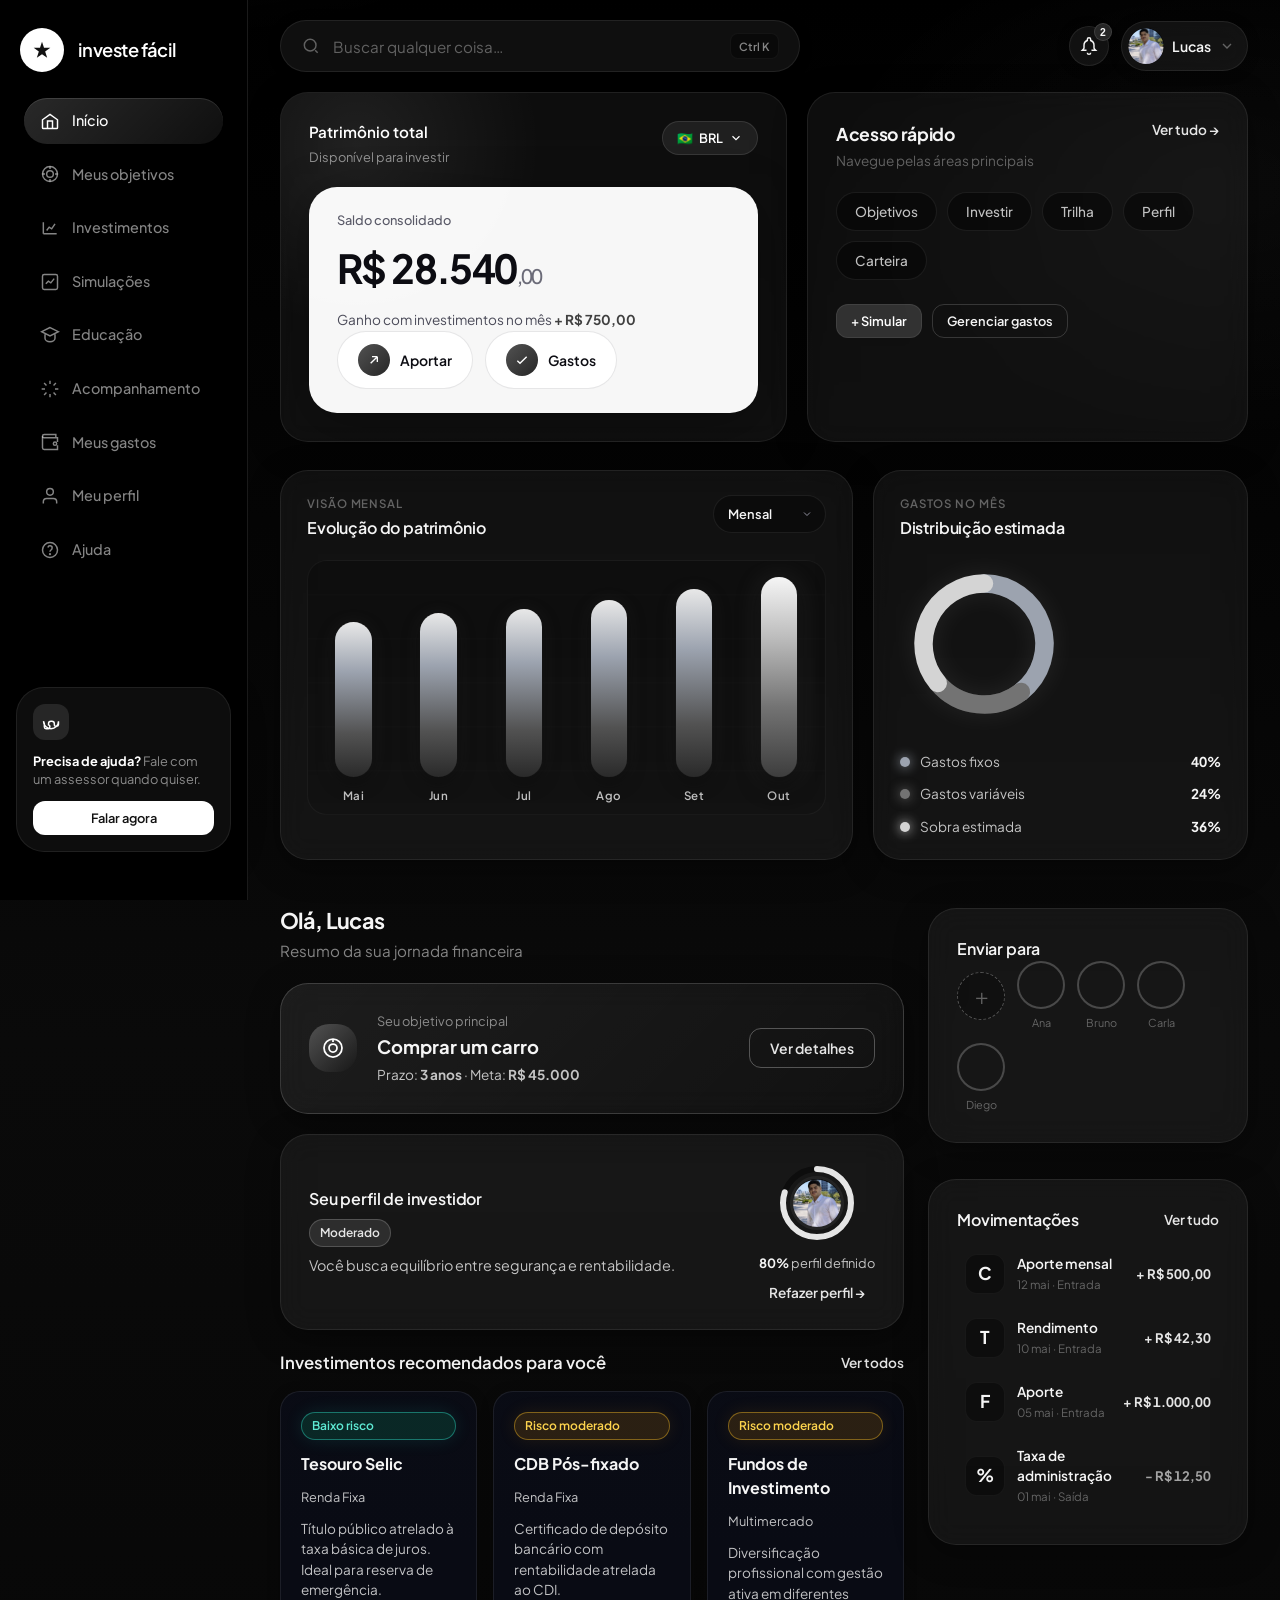
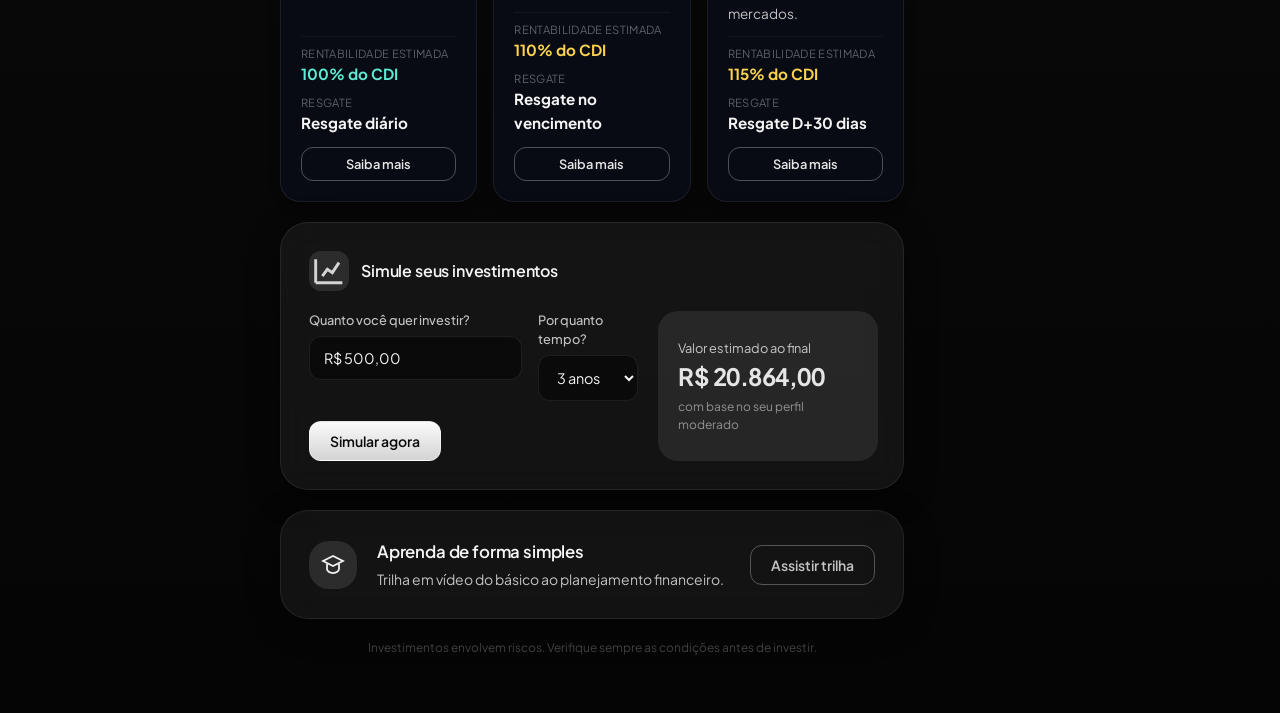
==== commit 526c8eb2: "ajuste mobile" ====
--- a/index.html
+++ b/index.html
@@ -13,12 +13,17 @@
 <body>
   <div class="app" id="app">
     <!-- Sidebar -->
-    <aside class="sidebar" aria-label="Navegação principal">
-      <div class="sidebar__brand">
-        <div class="logo logo--star" aria-hidden="true">
-          <svg viewBox="0 0 24 24" fill="currentColor"><path d="M12 2l2.4 7.4H22l-6.2 4.5 2.4 7.4L12 17l-6.2 4.3 2.4-7.4L2 9.4h7.6z"/></svg>
+    <aside class="sidebar" id="sidebarNav" aria-label="Navegação principal">
+      <div class="sidebar__top">
+        <div class="sidebar__brand">
+          <div class="logo logo--star" aria-hidden="true">
+            <svg viewBox="0 0 24 24" fill="currentColor"><path d="M12 2l2.4 7.4H22l-6.2 4.5 2.4 7.4L12 17l-6.2 4.3 2.4-7.4L2 9.4h7.6z"/></svg>
+          </div>
+          <span class="sidebar__title">investe fácil</span>
         </div>
-        <span class="sidebar__title">investe fácil</span>
+        <button type="button" class="sidebar__close" id="sidebarClose" aria-label="Fechar menu">
+          <svg viewBox="0 0 24 24" width="22" height="22" fill="none" stroke="currentColor" stroke-width="2" aria-hidden="true"><path d="M18 6L6 18M6 6l12 12"/></svg>
+        </button>
       </div>
 
       <nav class="sidebar__nav">
@@ -57,6 +62,18 @@
             <svg viewBox="0 0 24 24" fill="none" stroke="currentColor" stroke-width="1.75"><path d="M12 2v4M12 18v4M4.93 4.93l2.83 2.83M16.24 16.24l2.83 2.83M2 12h4M18 12h4M4.93 19.07l2.83-2.83M16.24 7.76l2.83-2.83"/></svg>
           </span>
           Acompanhamento
+        </a>
+        <a href="#gastos" class="nav-item" data-page="gastos">
+          <span class="nav-item__icon" aria-hidden="true">
+            <svg viewBox="0 0 24 24" fill="none" stroke="currentColor" stroke-width="1.75"><path d="M21 12V7H5a2 2 0 010-4h14v4"/><path d="M3 5v14a2 2 0 002 2h16v-5"/><path d="M18 12a2 2 0 100 4 2 2 0 000-4z"/></svg>
+          </span>
+          Meus gastos
+        </a>
+        <a href="#perfil" class="nav-item" data-page="perfil">
+          <span class="nav-item__icon" aria-hidden="true">
+            <svg viewBox="0 0 24 24" fill="none" stroke="currentColor" stroke-width="1.75"><path d="M20 21v-2a4 4 0 00-4-4H8a4 4 0 00-4 4v2"/><circle cx="12" cy="7" r="4"/></svg>
+          </span>
+          Meu perfil
         </a>
         <a href="#ajuda" class="nav-item" data-page="ajuda">
           <span class="nav-item__icon" aria-hidden="true">
@@ -78,7 +95,7 @@
     <!-- Main -->
     <div class="main">
       <header class="topbar">
-        <button type="button" class="menu-toggle" id="menuToggle" aria-label="Abrir menu">
+        <button type="button" class="menu-toggle" id="menuToggle" aria-label="Abrir menu" aria-expanded="false" aria-controls="sidebarNav">
           <svg viewBox="0 0 24 24" fill="none" stroke="currentColor" stroke-width="2"><path d="M4 6h16M4 12h16M4 18h16"/></svg>
         </button>
         <label class="search-bar">
--- a/css/styles.css
+++ b/css/styles.css
@@ -86,11 +86,45 @@
   transition: transform var(--transition);
 }
 
+.sidebar__top {
+  display: flex;
+  align-items: center;
+  justify-content: space-between;
+  gap: 12px;
+  flex-shrink: 0;
+  padding: 0 8px 20px;
+}
+
 .sidebar__brand {
   display: flex;
   gap: 12px;
   align-items: flex-start;
-  padding: 0 8px 24px;
+  padding: 0;
+  flex: 1;
+  min-width: 0;
+}
+
+.sidebar__close {
+  display: none;
+  flex-shrink: 0;
+  align-items: center;
+  justify-content: center;
+  width: 40px;
+  height: 40px;
+  margin: 0;
+  padding: 0;
+  border: 1px solid var(--border);
+  border-radius: var(--radius-sm);
+  background: var(--surface);
+  color: var(--ink-secondary);
+  cursor: pointer;
+  transition: background var(--transition), border-color var(--transition), color var(--transition);
+}
+
+.sidebar__close:hover {
+  background: var(--surface-inset);
+  border-color: var(--border-emphasis);
+  color: var(--ink);
 }
 
 .logo {
@@ -1921,35 +1955,79 @@
   }
 }
 
-@media (max-width: 768px) {
+/* Tablet e celular: menu hambúrguer + drawer com todas as telas */
+@media (max-width: 1024px) {
+  body.sidebar-open {
+    overflow: hidden;
+    touch-action: none;
+  }
+
+  html {
+    overflow-x: clip;
+  }
+
   .sidebar {
     transform: translateX(-100%);
+    width: min(300px, 88vw);
+    max-width: 100%;
+    max-height: 100vh;
+    max-height: 100dvh;
+    overflow-y: auto;
+    overscroll-behavior: contain;
+    -webkit-overflow-scrolling: touch;
+    box-sizing: border-box;
+    padding-top: calc(20px + env(safe-area-inset-top, 0px));
+    padding-bottom: calc(16px + env(safe-area-inset-bottom, 0px));
+    z-index: 200;
   }
 
   .sidebar.is-open {
     transform: translateX(0);
-    box-shadow: var(--shadow-md);
+    box-shadow: 12px 0 48px rgba(0, 0, 0, 0.45);
+  }
+
+  .sidebar__close {
+    display: flex;
   }
 
   .main {
     margin-left: 0;
+    width: 100%;
+    max-width: 100vw;
   }
 
   .menu-toggle {
     display: flex;
-  }
-
-  .content {
-    padding: 8px 16px 32px;
+    align-items: center;
+    justify-content: center;
+    min-width: 44px;
+    min-height: 44px;
+    border-radius: var(--radius-sm);
+    border: 1px solid var(--border);
+    background: var(--surface);
+    margin-right: auto;
   }
 
   .topbar {
     padding: 12px 16px;
+    justify-content: space-between;
+    gap: 10px;
   }
 
   .dropdown--notif {
     right: 0;
     left: auto;
+  }
+
+  .overlay:not([hidden]) {
+    background: rgba(0, 0, 0, 0.55);
+    z-index: 150;
+  }
+}
+
+@media (max-width: 768px) {
+  .content {
+    padding: 8px 16px 32px;
   }
 
   .invest-grid,
--- a/css/bank-theme.css
+++ b/css/bank-theme.css
@@ -75,10 +75,41 @@
   color: var(--ink);
 }
 
+@media (max-width: 1024px) {
+  .menu-toggle {
+    border-color: var(--border-on-dark);
+    background: rgba(255, 255, 255, 0.06);
+    color: var(--ink-on-dark-muted);
+  }
+
+  .menu-toggle:hover {
+    background: rgba(255, 255, 255, 0.1);
+    color: var(--ink-on-dark);
+  }
+}
+
+.sidebar__top {
+  align-items: center;
+  padding: 0 4px 24px;
+  gap: 10px;
+}
+
 .sidebar__brand {
   align-items: center;
-  padding: 0 12px 32px;
+  padding: 0;
   gap: 14px;
+}
+
+.sidebar__close {
+  border-color: var(--border-on-dark);
+  background: rgba(255, 255, 255, 0.06);
+  color: var(--ink-on-dark-muted);
+}
+
+.sidebar__close:hover {
+  background: rgba(255, 255, 255, 0.1);
+  border-color: rgba(255, 255, 255, 0.2);
+  color: var(--ink-on-dark);
 }
 
 .logo--star {
@@ -780,11 +811,16 @@
   display: flex;
   align-items: flex-end;
   justify-content: space-between;
-  gap: 12px;
-  padding: 12px 8px 8px;
+  gap: clamp(10px, 3vw, 22px);
+  padding: 16px 14px 10px;
   border-radius: var(--radius-md);
   background: linear-gradient(180deg, rgba(0, 0, 0, 0.22) 0%, rgba(0, 0, 0, 0.08) 100%);
   border: 1px solid var(--border-soft);
+}
+
+.chart-surface--bars.chart-surface--projection::before {
+  opacity: 0.12;
+  background-size: 100% 48px;
 }
 
 .chart-surface--bars::before {
@@ -819,11 +855,15 @@
 }
 
 .viz-bar__fill {
-  width: 100%;
-  max-width: 52px;
-  border-radius: 14px 14px 10px 10px;
-  background: linear-gradient(180deg, #a3a3a3 0%, #525252 45%, #262626 100%);
-  box-shadow: var(--chart-glow);
+  width: 58%;
+  max-width: 46px;
+  min-width: 26px;
+  border-radius: 999px;
+  background: linear-gradient(180deg, #e8e8e8 0%, #9ca3af 32%, #525252 72%, #2a2a2a 100%);
+  box-shadow:
+    0 0 1px rgba(255, 255, 255, 0.12),
+    0 6px 18px rgba(0, 0, 0, 0.45),
+    0 0 24px rgba(255, 255, 255, 0.06);
   transform-origin: bottom center;
   transform: scaleY(0.08);
   opacity: 0;
@@ -840,19 +880,27 @@
 }
 
 .viz-bar.is-active .viz-bar__fill {
-  background: linear-gradient(180deg, #e5e5e5 0%, #a3a3a3 40%, #525252 100%);
-  box-shadow: 0 0 28px rgba(255, 255, 255, 0.12);
+  background: linear-gradient(180deg, #f5f5f5 0%, #bdbdbd 30%, #737373 65%, #3d3d3d 100%);
+  box-shadow:
+    0 0 1px rgba(255, 255, 255, 0.18),
+    0 8px 22px rgba(0, 0, 0, 0.5),
+    0 0 32px rgba(255, 255, 255, 0.1);
 }
 
 .viz-bar:hover .viz-bar__fill {
-  filter: brightness(1.08);
+  filter: brightness(1.06);
 }
 
 .viz-bar__label {
-  font-size: 0.7rem;
+  font-size: 0.72rem;
   font-weight: 600;
+  color: var(--ink-secondary);
+  letter-spacing: 0.04em;
+}
+
+.chart-surface--projection .viz-bar__label {
+  margin-top: 2px;
   color: var(--ink-muted);
-  letter-spacing: 0.02em;
 }
 
 .viz-bar__tip {
@@ -1075,16 +1123,39 @@
 
 /* Gráfico de simulação (página Simulações) */
 .chart-area.chart-area--viz {
-  height: 220px;
+  height: 240px;
   gap: 14px;
-  padding: 20px 12px 28px;
+  padding: 22px 18px 14px;
+  margin-bottom: 0;
   border-radius: var(--radius-md);
-  background: linear-gradient(180deg, rgba(0, 0, 0, 0.25) 0%, rgba(0, 0, 0, 0.1) 100%);
+  background: linear-gradient(180deg, rgba(0, 0, 0, 0.28) 0%, rgba(0, 0, 0, 0.12) 100%);
   border: 1px solid var(--border-soft);
 }
 
 .chart-area.chart-area--viz .viz-bar__track {
   height: 200px;
+}
+
+.chart-area.chart-area--viz.chart-surface--projection .viz-bar__track {
+  height: 214px;
+}
+
+.card--chart .sim-summary {
+  margin-top: 20px;
+  padding-top: 20px;
+  border-top-color: rgba(255, 255, 255, 0.08);
+}
+
+.card--chart .sim-summary__label {
+  color: var(--ink-muted);
+  font-size: 0.72rem;
+}
+
+.card--chart .sim-summary__value,
+.card--chart .sim-summary__value--muted,
+.card--chart .sim-summary__value--success {
+  color: var(--ink);
+  font-size: 1.2rem;
 }
 
 .field input:focus,
@@ -1190,12 +1261,6 @@
     position: static;
   }
 
-  .search-bar {
-    max-width: none;
-  }
-}
-
-@media (max-width: 768px) {
   .search-bar {
     display: none;
   }
